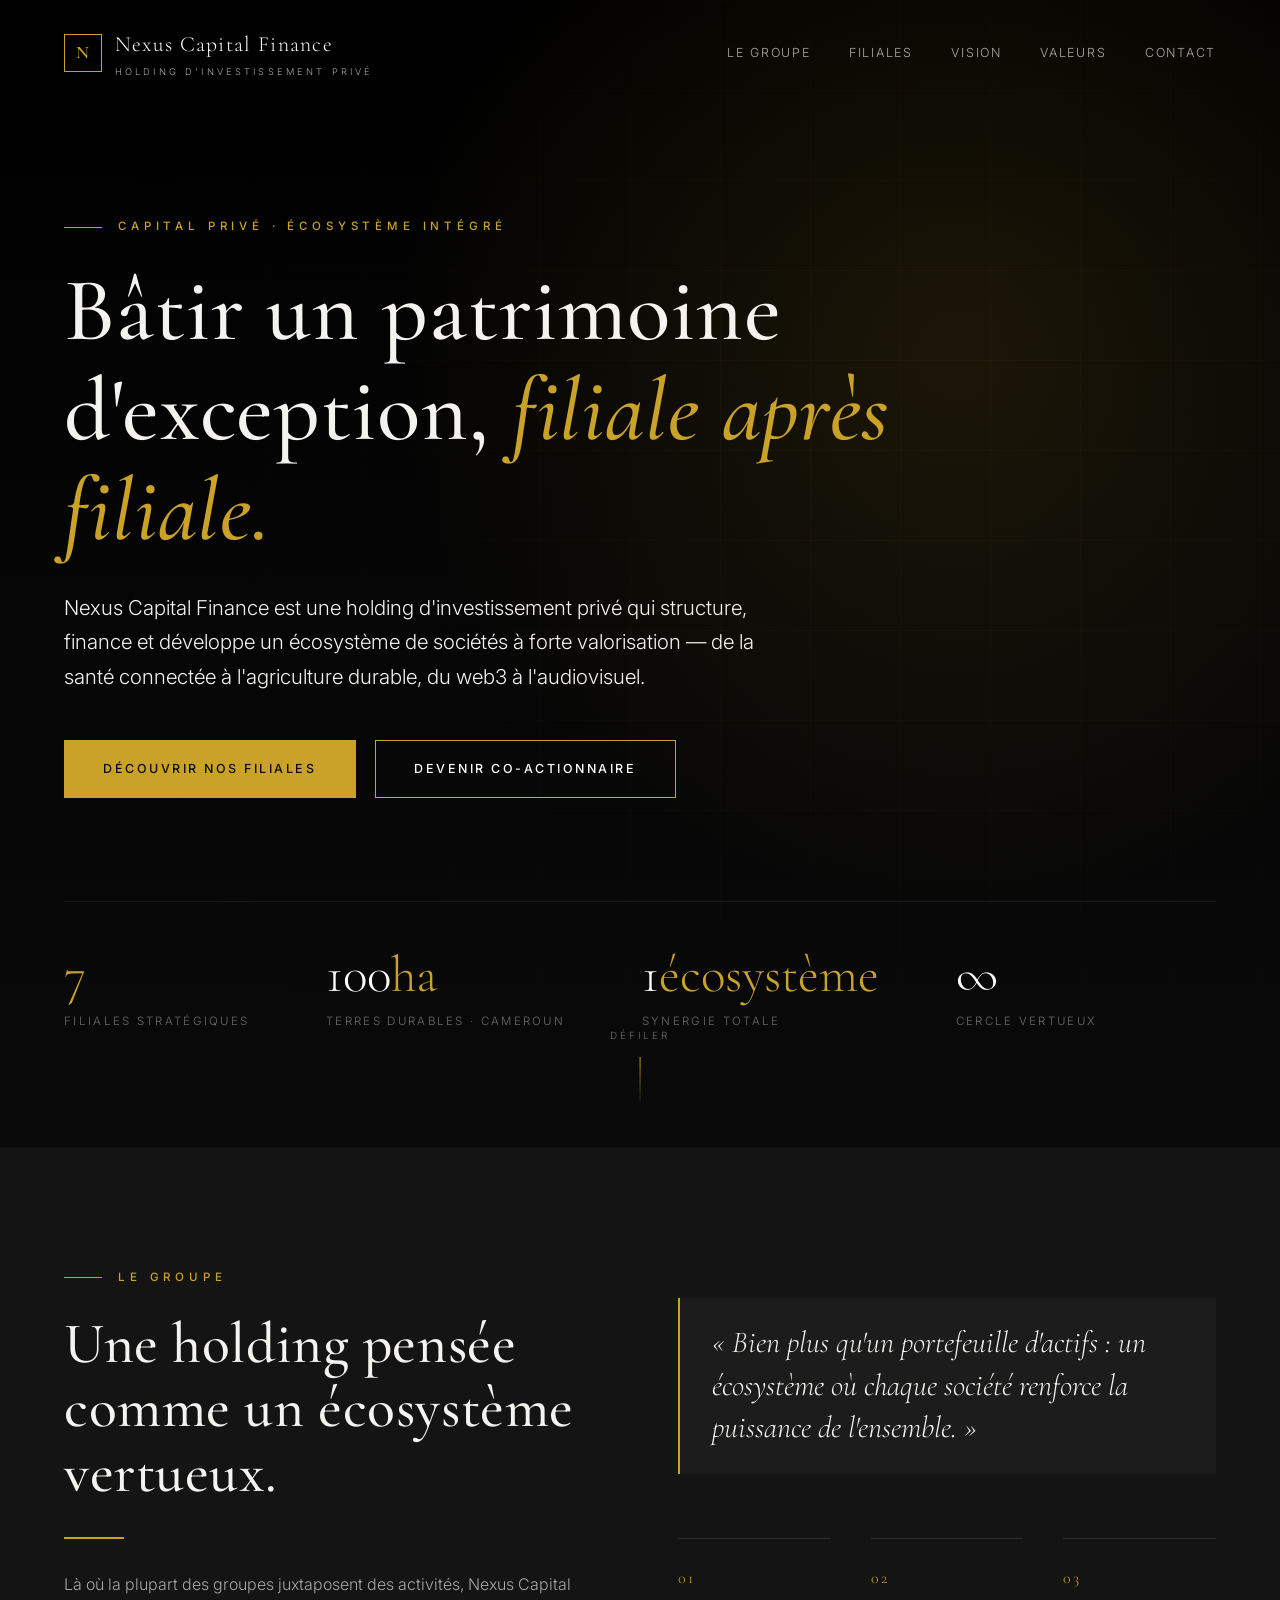
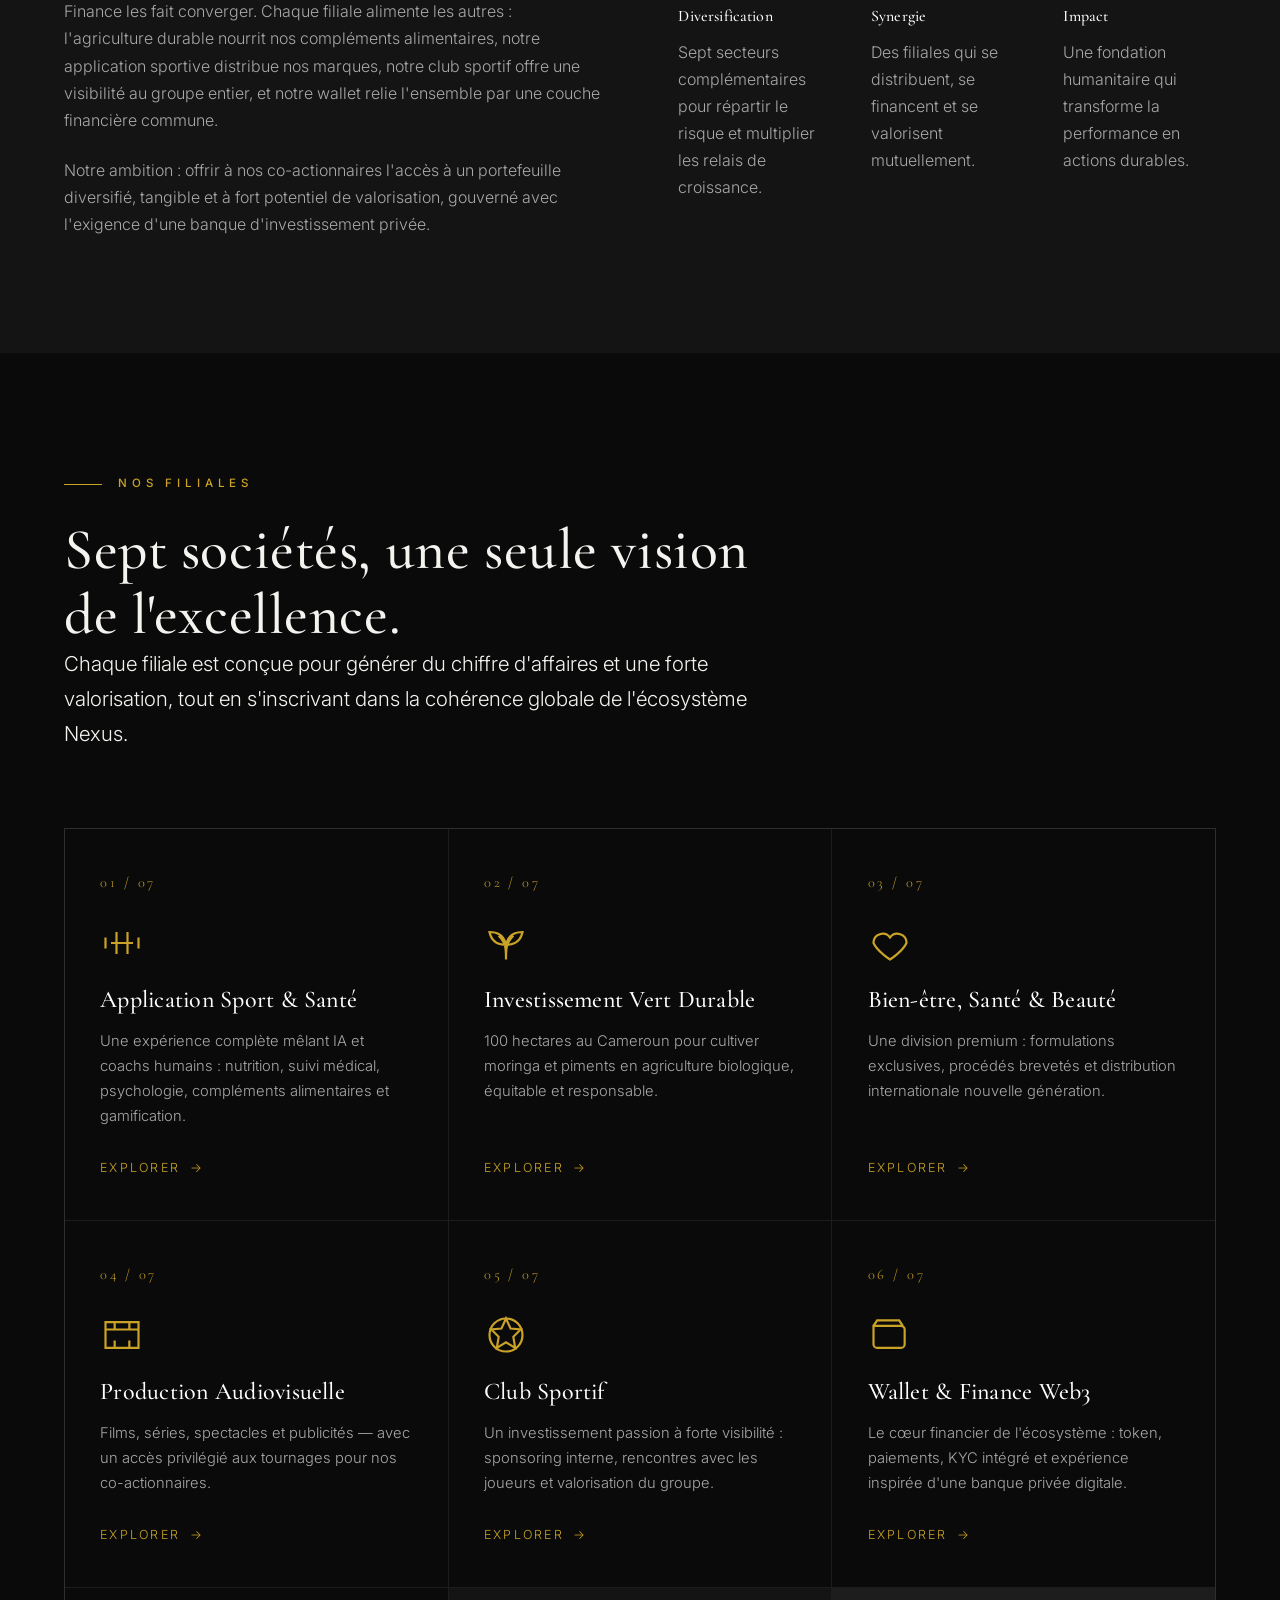
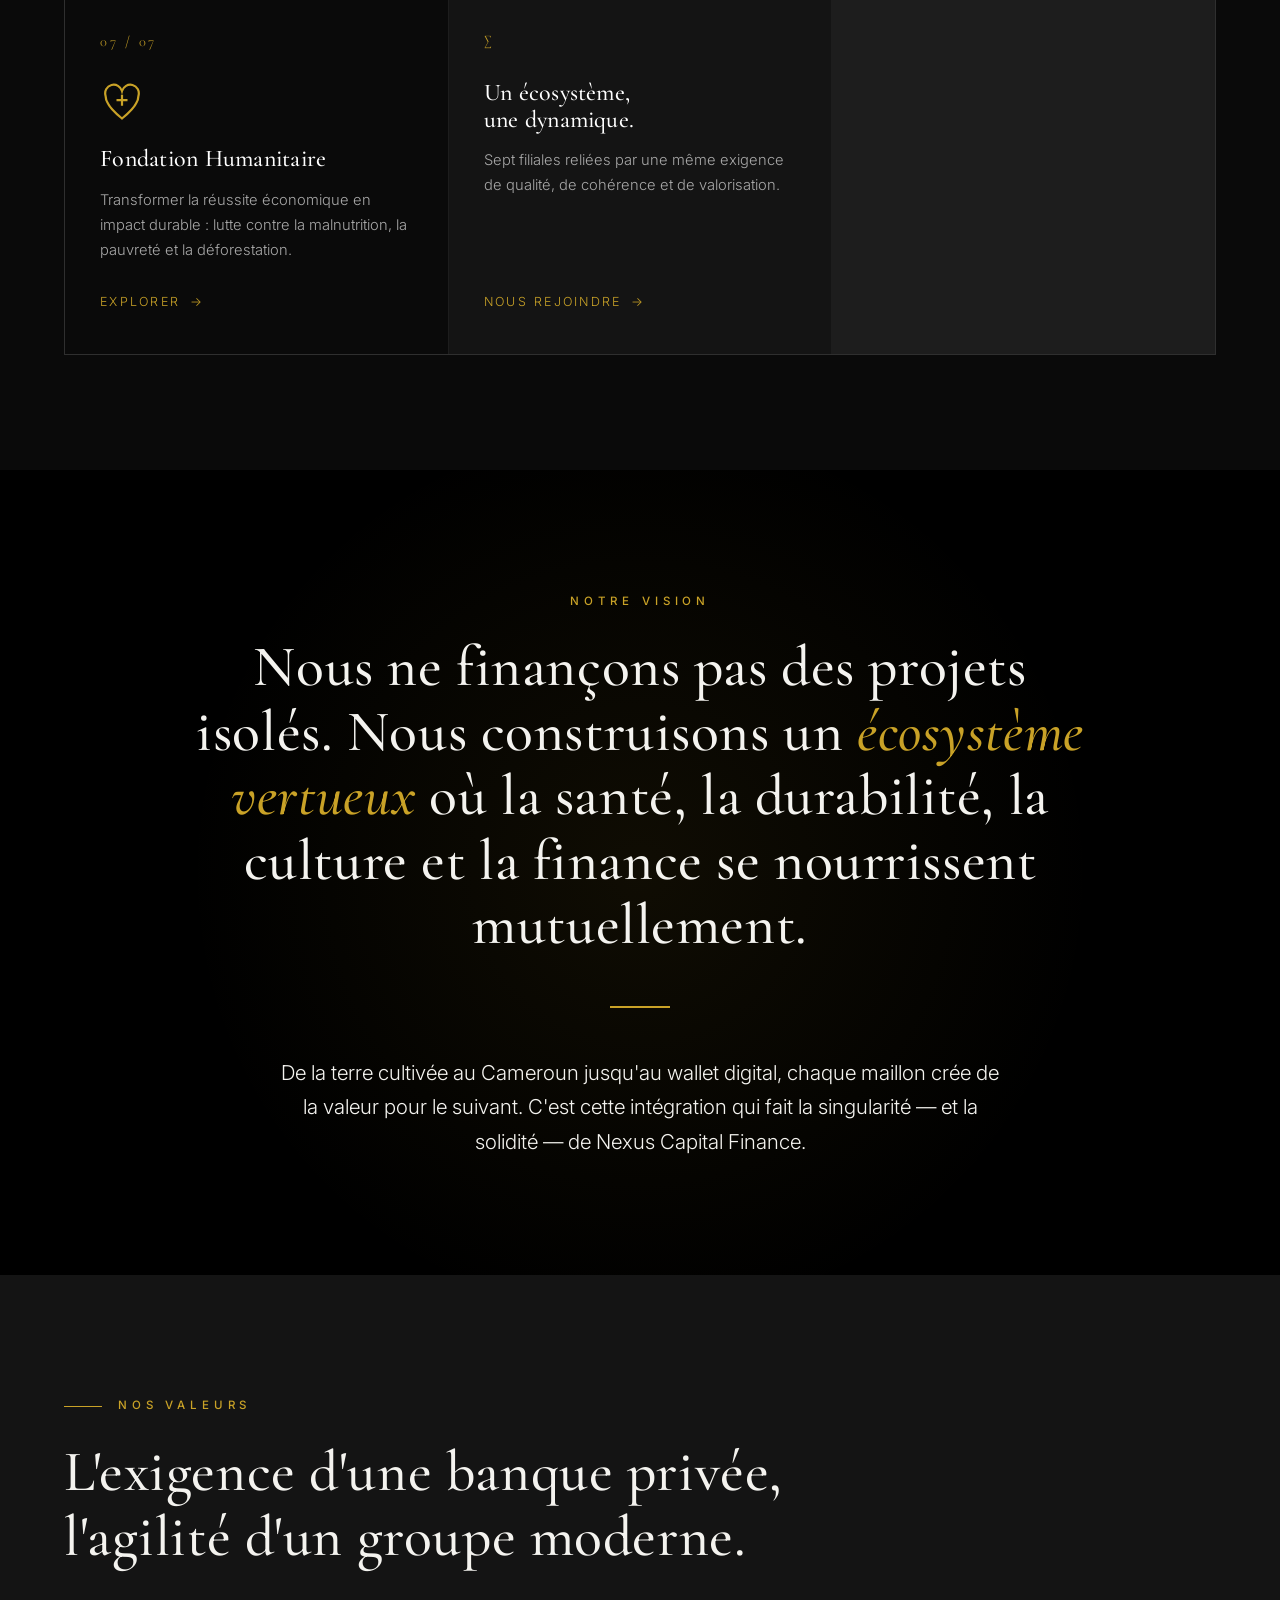
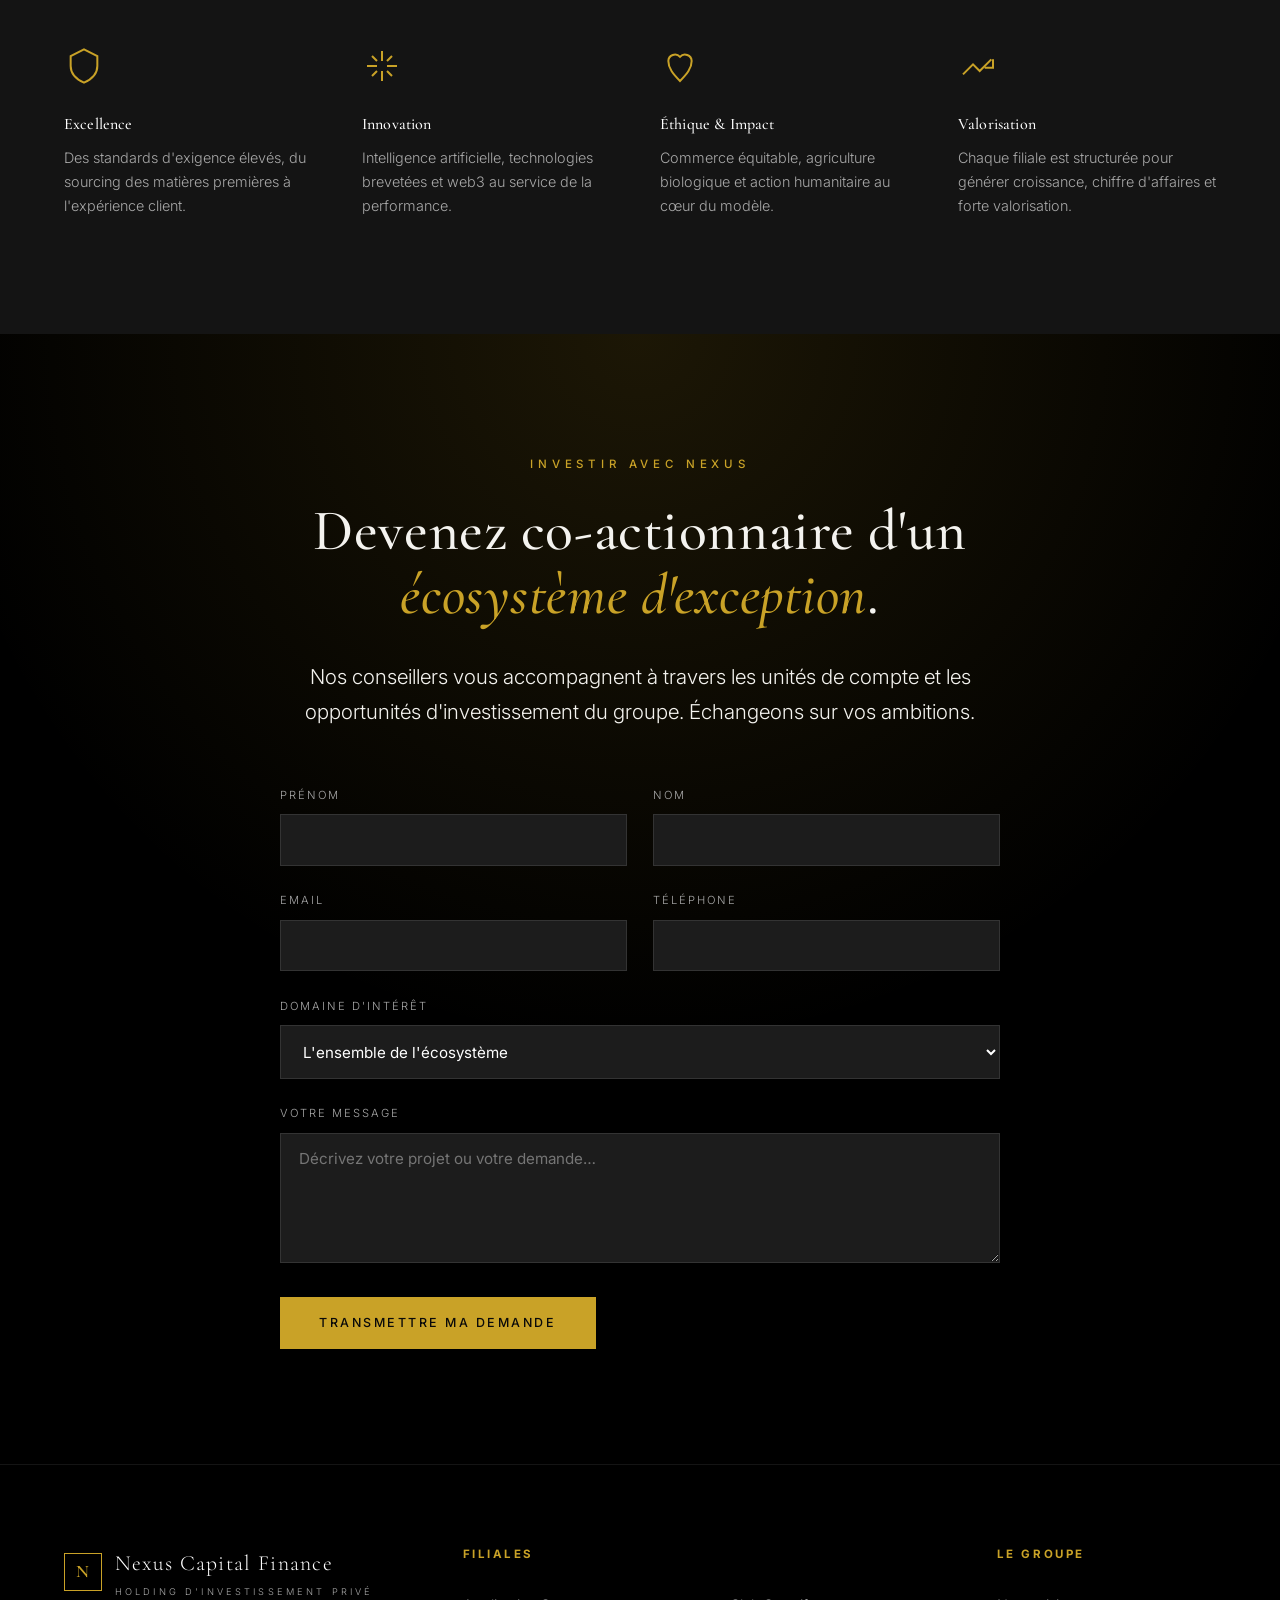
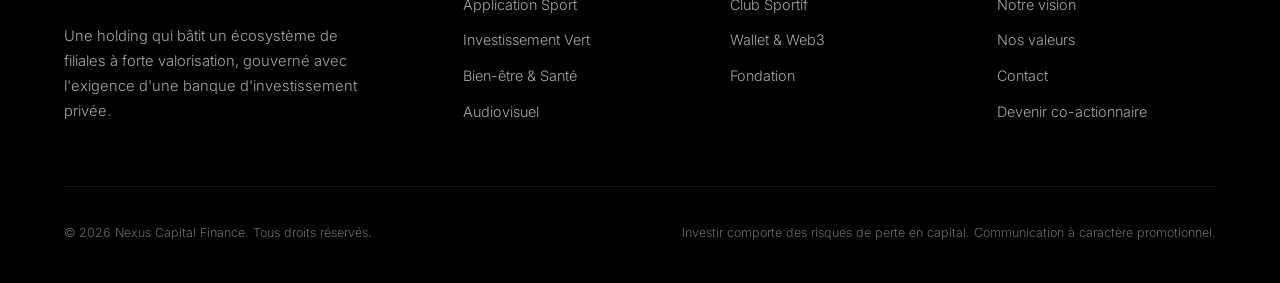
==== index.html @ 71673384 "Création de la vitrine Nexus Capital Finance Site statique (HTML/CSS/JS) au style banque d'investiss" ====
<!DOCTYPE html>
<html lang="fr">
<head>
  <meta charset="UTF-8" />
  <meta name="viewport" content="width=device-width, initial-scale=1.0" />
  <title>Nexus Capital Finance — Holding d'investissement privé</title>
  <meta name="description" content="Nexus Capital Finance est une holding d'investissement privé bâtissant un écosystème de filiales à forte valorisation : sport & santé, agriculture durable, audiovisuel, web3 et fondation humanitaire." />
  <link rel="preconnect" href="https://fonts.googleapis.com" />
  <link rel="preconnect" href="https://fonts.gstatic.com" crossorigin />
  <link href="https://fonts.googleapis.com/css2?family=Cormorant+Garamond:ital,wght@0,400;0,500;0,600;1,400;1,500&family=Inter:wght@300;400;500&display=swap" rel="stylesheet" />
  <link rel="stylesheet" href="assets/css/style.css" />
  <link rel="icon" href="data:image/svg+xml,%3Csvg xmlns='http://www.w3.org/2000/svg' viewBox='0 0 32 32'%3E%3Crect width='32' height='32' fill='%230a0a0a'/%3E%3Ctext x='16' y='23' font-family='Georgia' font-size='20' fill='%23c9a227' text-anchor='middle'%3EN%3C/text%3E%3C/svg%3E" />
</head>
<body>

  <!-- ============ EN-TÊTE ============ -->
  <header class="entete">
    <div class="wrap">
      <a href="index.html" class="logo" aria-label="Nexus Capital Finance, accueil">
        <span class="marque-n">N</span>
        <span>Nexus Capital Finance<small>Holding d'investissement privé</small></span>
      </a>
      <nav class="nav" aria-label="Navigation principale">
        <a href="#groupe">Le Groupe</a>
        <a href="#filiales">Filiales</a>
        <a href="#vision">Vision</a>
        <a href="#valeurs">Valeurs</a>
        <a href="#contact">Contact</a>
      </nav>
      <button class="burger" aria-label="Ouvrir le menu">
        <span></span><span></span><span></span>
      </button>
    </div>
  </header>

  <main>
    <!-- ============ HERO ============ -->
    <section class="hero">
      <div class="wrap">
        <div class="hero-contenu">
          <span class="surtitre surtitre--ligne">Capital privé · Écosystème intégré</span>
          <h1>Bâtir un patrimoine d'exception, <em>filiale après filiale.</em></h1>
          <p class="lead">Nexus Capital Finance est une holding d'investissement privé qui structure, finance et développe un écosystème de sociétés à forte valorisation — de la santé connectée à l'agriculture durable, du web3 à l'audiovisuel.</p>
          <div class="hero-actions">
            <a href="#filiales" class="btn btn--plein">Découvrir nos filiales</a>
            <a href="#contact" class="btn">Devenir co-actionnaire</a>
          </div>
        </div>
        <div class="hero-chiffres">
          <div class="chiffre">
            <div class="nombre"><em>7</em></div>
            <div class="label">Filiales stratégiques</div>
          </div>
          <div class="chiffre">
            <div class="nombre">100<em>ha</em></div>
            <div class="label">Terres durables · Cameroun</div>
          </div>
          <div class="chiffre">
            <div class="nombre">1<em>écosystème</em></div>
            <div class="label">Synergie totale</div>
          </div>
          <div class="chiffre">
            <div class="nombre">∞</div>
            <div class="label">Cercle vertueux</div>
          </div>
        </div>
      </div>
      <div class="scroll-indice">Défiler</div>
    </section>

    <!-- ============ LE GROUPE ============ -->
    <section id="groupe" class="fond-doux">
      <div class="wrap">
        <div class="deux-col">
          <div class="texte reveal">
            <span class="surtitre surtitre--ligne">Le Groupe</span>
            <h2>Une holding pensée comme un écosystème vertueux.</h2>
            <hr class="ligne-or" />
            <p>Là où la plupart des groupes juxtaposent des activités, Nexus Capital Finance les fait converger. Chaque filiale alimente les autres : l'agriculture durable nourrit nos compléments alimentaires, notre application sportive distribue nos marques, notre club sportif offre une visibilité au groupe entier, et notre wallet relie l'ensemble par une couche financière commune.</p>
            <p>Notre ambition : offrir à nos co-actionnaires l'accès à un portefeuille diversifié, tangible et à fort potentiel de valorisation, gouverné avec l'exigence d'une banque d'investissement privée.</p>
          </div>
          <div class="reveal">
            <div class="cadre-citation">
              <p>« Bien plus qu'un portefeuille d'actifs : un écosystème où chaque société renforce la puissance de l'ensemble. »</p>
            </div>
            <div class="piliers">
              <div class="pilier">
                <span class="num">01</span>
                <h4>Diversification</h4>
                <p>Sept secteurs complémentaires pour répartir le risque et multiplier les relais de croissance.</p>
              </div>
              <div class="pilier">
                <span class="num">02</span>
                <h4>Synergie</h4>
                <p>Des filiales qui se distribuent, se financent et se valorisent mutuellement.</p>
              </div>
              <div class="pilier">
                <span class="num">03</span>
                <h4>Impact</h4>
                <p>Une fondation humanitaire qui transforme la performance en actions durables.</p>
              </div>
            </div>
          </div>
        </div>
      </div>
    </section>

    <!-- ============ FILIALES ============ -->
    <section id="filiales">
      <div class="wrap">
        <div class="section-tete reveal">
          <span class="surtitre surtitre--ligne">Nos Filiales</span>
          <h2>Sept sociétés, une seule vision de l'excellence.</h2>
          <p class="lead">Chaque filiale est conçue pour générer du chiffre d'affaires et une forte valorisation, tout en s'inscrivant dans la cohérence globale de l'écosystème Nexus.</p>
        </div>

        <div class="grille-filiales">
          <!-- 1 -->
          <a href="filiales/application-sport.html" class="carte-filiale reveal">
            <span class="index">01 / 07</span>
            <svg class="icone" viewBox="0 0 24 24"><path d="M6 12h12M9 6v12M15 6v12M3 9v6M21 9v6"/></svg>
            <h3>Application Sport &amp; Santé</h3>
            <p>Une expérience complète mêlant IA et coachs humains : nutrition, suivi médical, psychologie, compléments alimentaires et gamification.</p>
            <span class="lien-fleche">Explorer <span>→</span></span>
          </a>
          <!-- 2 -->
          <a href="filiales/investissement-vert.html" class="carte-filiale reveal">
            <span class="index">02 / 07</span>
            <svg class="icone" viewBox="0 0 24 24"><path d="M12 21c0-6 0-9 4-13M12 21c0-6 0-9-4-13M12 13c5 0 8-2 9-7-5 0-8 2-9 7zM12 13c-5 0-8-2-9-7 5 0 8 2 9 7z"/></svg>
            <h3>Investissement Vert Durable</h3>
            <p>100 hectares au Cameroun pour cultiver moringa et piments en agriculture biologique, équitable et responsable.</p>
            <span class="lien-fleche">Explorer <span>→</span></span>
          </a>
          <!-- 3 -->
          <a href="filiales/bien-etre-sante.html" class="carte-filiale reveal">
            <span class="index">03 / 07</span>
            <svg class="icone" viewBox="0 0 24 24"><path d="M12 21s-7-4.5-9-9a5 5 0 019-3 5 5 0 019 3c-2 4.5-9 9-9 9z"/></svg>
            <h3>Bien-être, Santé &amp; Beauté</h3>
            <p>Une division premium : formulations exclusives, procédés brevetés et distribution internationale nouvelle génération.</p>
            <span class="lien-fleche">Explorer <span>→</span></span>
          </a>
          <!-- 4 -->
          <a href="filiales/production-audiovisuelle.html" class="carte-filiale reveal">
            <span class="index">04 / 07</span>
            <svg class="icone" viewBox="0 0 24 24"><path d="M3 5h18v14H3zM3 9h18M8 5v4M16 5v4M8 19v-4M16 19v-4"/></svg>
            <h3>Production Audiovisuelle</h3>
            <p>Films, séries, spectacles et publicités — avec un accès privilégié aux tournages pour nos co-actionnaires.</p>
            <span class="lien-fleche">Explorer <span>→</span></span>
          </a>
          <!-- 5 -->
          <a href="filiales/club-sportif.html" class="carte-filiale reveal">
            <span class="index">05 / 07</span>
            <svg class="icone" viewBox="0 0 24 24"><circle cx="12" cy="12" r="9"/><path d="M12 3l2.5 5.5L20 9l-4 4 1 6-5-3-5 3 1-6-4-4 5.5-.5z"/></svg>
            <h3>Club Sportif</h3>
            <p>Un investissement passion à forte visibilité : sponsoring interne, rencontres avec les joueurs et valorisation du groupe.</p>
            <span class="lien-fleche">Explorer <span>→</span></span>
          </a>
          <!-- 6 -->
          <a href="filiales/wallet-decentralise.html" class="carte-filiale reveal">
            <span class="index">06 / 07</span>
            <svg class="icone" viewBox="0 0 24 24"><path d="M3 7h15a2 2 0 012 2v8a2 2 0 01-2 2H5a2 2 0 01-2-2V7zM3 7l2-3h12l2 3M17 13h.01"/></svg>
            <h3>Wallet &amp; Finance Web3</h3>
            <p>Le cœur financier de l'écosystème : token, paiements, KYC intégré et expérience inspirée d'une banque privée digitale.</p>
            <span class="lien-fleche">Explorer <span>→</span></span>
          </a>
          <!-- 7 -->
          <a href="filiales/fondation-humanitaire.html" class="carte-filiale reveal">
            <span class="index">07 / 07</span>
            <svg class="icone" viewBox="0 0 24 24"><path d="M12 21C7 17 3 13 3 8.5A4.5 4.5 0 0112 6a4.5 4.5 0 019 2.5C21 13 17 17 12 21z"/><path d="M9 11h6M12 8v6"/></svg>
            <h3>Fondation Humanitaire</h3>
            <p>Transformer la réussite économique en impact durable : lutte contre la malnutrition, la pauvreté et la déforestation.</p>
            <span class="lien-fleche">Explorer <span>→</span></span>
          </a>
          <!-- carte conclusion -->
          <div class="carte-filiale reveal" style="background:var(--noir-doux);">
            <span class="index">∑</span>
            <h3 class="texte-dore">Un écosystème, <br />une dynamique.</h3>
            <p>Sept filiales reliées par une même exigence de qualité, de cohérence et de valorisation.</p>
            <a href="#contact" class="lien-fleche" style="margin-top:1.8rem;">Nous rejoindre <span>→</span></a>
          </div>
        </div>
      </div>
    </section>

    <!-- ============ VISION / MISE EN AVANT ============ -->
    <section id="vision" class="bande-mise-avant">
      <div class="wrap reveal">
        <span class="surtitre">Notre Vision</span>
        <h2>Nous ne finançons pas des projets isolés. Nous construisons un <em>écosystème vertueux</em> où la santé, la durabilité, la culture et la finance se nourrissent mutuellement.</h2>
        <hr class="ligne-or" style="margin:3rem auto;" />
        <p class="lead" style="margin:0 auto;">De la terre cultivée au Cameroun jusqu'au wallet digital, chaque maillon crée de la valeur pour le suivant. C'est cette intégration qui fait la singularité — et la solidité — de Nexus Capital Finance.</p>
      </div>
    </section>

    <!-- ============ VALEURS ============ -->
    <section id="valeurs" class="fond-doux">
      <div class="wrap">
        <div class="section-tete reveal">
          <span class="surtitre surtitre--ligne">Nos Valeurs</span>
          <h2>L'exigence d'une banque privée, l'agilité d'un groupe moderne.</h2>
        </div>
        <div class="grille-valeurs">
          <div class="valeur reveal">
            <svg class="icone" viewBox="0 0 24 24"><path d="M12 2l8 4v6c0 5-3.5 8-8 10-4.5-2-8-5-8-10V6z"/></svg>
            <h4>Excellence</h4>
            <p>Des standards d'exigence élevés, du sourcing des matières premières à l'expérience client.</p>
          </div>
          <div class="valeur reveal">
            <svg class="icone" viewBox="0 0 24 24"><path d="M12 3v6m0 6v6M3 12h6m6 0h6M6 6l3 3m6 6l3 3M18 6l-3 3m-6 6l-3 3"/></svg>
            <h4>Innovation</h4>
            <p>Intelligence artificielle, technologies brevetées et web3 au service de la performance.</p>
          </div>
          <div class="valeur reveal">
            <svg class="icone" viewBox="0 0 24 24"><path d="M12 21c4-4 7-7.5 7-12a4 4 0 00-7-2.5A4 4 0 005 9c0 4.5 3 8 7 12z"/></svg>
            <h4>Éthique &amp; Impact</h4>
            <p>Commerce équitable, agriculture biologique et action humanitaire au cœur du modèle.</p>
          </div>
          <div class="valeur reveal">
            <svg class="icone" viewBox="0 0 24 24"><path d="M3 17l6-6 4 4 7-7M21 8v5h-5"/></svg>
            <h4>Valorisation</h4>
            <p>Chaque filiale est structurée pour générer croissance, chiffre d'affaires et forte valorisation.</p>
          </div>
        </div>
      </div>
    </section>

    <!-- ============ CONTACT / CTA ============ -->
    <section id="contact" class="cta-final">
      <div class="wrap reveal">
        <span class="surtitre">Investir avec Nexus</span>
        <h2>Devenez co-actionnaire d'un <em>écosystème d'exception</em>.</h2>
        <p class="lead" style="margin:0 auto;">Nos conseillers vous accompagnent à travers les unités de compte et les opportunités d'investissement du groupe. Échangeons sur vos ambitions.</p>

        <form class="form-contact" novalidate>
          <div>
            <label for="prenom">Prénom</label>
            <input type="text" id="prenom" name="prenom" autocomplete="given-name" required />
          </div>
          <div>
            <label for="nom">Nom</label>
            <input type="text" id="nom" name="nom" autocomplete="family-name" required />
          </div>
          <div>
            <label for="email">Email</label>
            <input type="email" id="email" name="email" autocomplete="email" required />
          </div>
          <div>
            <label for="tel">Téléphone</label>
            <input type="tel" id="tel" name="tel" autocomplete="tel" />
          </div>
          <div class="champ-large">
            <label for="interet">Domaine d'intérêt</label>
            <select id="interet" name="interet">
              <option>L'ensemble de l'écosystème</option>
              <option>Application Sport &amp; Santé</option>
              <option>Investissement Vert Durable</option>
              <option>Bien-être, Santé &amp; Beauté</option>
              <option>Production Audiovisuelle</option>
              <option>Club Sportif</option>
              <option>Wallet &amp; Finance Web3</option>
              <option>Fondation Humanitaire</option>
            </select>
          </div>
          <div class="champ-large">
            <label for="message">Votre message</label>
            <textarea id="message" name="message" placeholder="Décrivez votre projet ou votre demande…"></textarea>
          </div>
          <div class="champ-large">
            <button type="submit" class="btn btn--plein">Transmettre ma demande</button>
          </div>
        </form>
      </div>
    </section>
  </main>

  <!-- ============ PIED DE PAGE ============ -->
  <footer class="pied">
    <div class="wrap">
      <div class="pied-haut">
        <div class="pied-marque">
          <a href="index.html" class="logo">
            <span class="marque-n">N</span>
            <span>Nexus Capital Finance<small>Holding d'investissement privé</small></span>
          </a>
          <p>Une holding qui bâtit un écosystème de filiales à forte valorisation, gouverné avec l'exigence d'une banque d'investissement privée.</p>
        </div>
        <div class="pied-col">
          <h5>Filiales</h5>
          <a href="filiales/application-sport.html">Application Sport</a>
          <a href="filiales/investissement-vert.html">Investissement Vert</a>
          <a href="filiales/bien-etre-sante.html">Bien-être &amp; Santé</a>
          <a href="filiales/production-audiovisuelle.html">Audiovisuel</a>
        </div>
        <div class="pied-col">
          <h5>&nbsp;</h5>
          <a href="filiales/club-sportif.html">Club Sportif</a>
          <a href="filiales/wallet-decentralise.html">Wallet &amp; Web3</a>
          <a href="filiales/fondation-humanitaire.html">Fondation</a>
        </div>
        <div class="pied-col">
          <h5>Le Groupe</h5>
          <a href="#groupe">Notre vision</a>
          <a href="#valeurs">Nos valeurs</a>
          <a href="#contact">Contact</a>
          <a href="#contact">Devenir co-actionnaire</a>
        </div>
      </div>
      <div class="pied-bas">
        <span>© <span data-annee>2026</span> Nexus Capital Finance. Tous droits réservés.</span>
        <span>Investir comporte des risques de perte en capital. Communication à caractère promotionnel.</span>
      </div>
    </div>
  </footer>

  <script src="assets/js/main.js"></script>
</body>
</html>
---- assets/css/style.css ----
/* =================================================================
   NEXUS CAPITAL FINANCE — Feuille de style principale
   Identité : banque d'investissement élitiste
   Palette  : noir / blanc / or
   ================================================================= */

/* ---------- 1. Variables & Reset ---------- */
:root {
  --noir: #0a0a0a;
  --noir-profond: #000000;
  --noir-doux: #141414;
  --gris-fonce: #1c1c1c;
  --gris: #6b6b6b;
  --gris-clair: #a8a8a8;
  --blanc: #ffffff;
  --blanc-casse: #f4f3ef;
  --or: #c9a227;
  --or-clair: #e6c659;
  --or-fonce: #9c7c1c;

  --serif: "Cormorant Garamond", "Times New Roman", serif;
  --sans: "Inter", "Helvetica Neue", Arial, sans-serif;

  --max-width: 1280px;
  --pad-section: clamp(4rem, 9vw, 9rem);
  --transition: 0.4s cubic-bezier(0.16, 1, 0.3, 1);
}

*,
*::before,
*::after {
  margin: 0;
  padding: 0;
  box-sizing: border-box;
}

html {
  scroll-behavior: smooth;
  -webkit-text-size-adjust: 100%;
}

body {
  font-family: var(--sans);
  background-color: var(--noir);
  color: var(--blanc-casse);
  line-height: 1.7;
  font-weight: 300;
  font-size: 16px;
  overflow-x: hidden;
  -webkit-font-smoothing: antialiased;
  -moz-osx-font-smoothing: grayscale;
}

img {
  max-width: 100%;
  display: block;
}

a {
  color: inherit;
  text-decoration: none;
}

/* ---------- 2. Typographie ---------- */
h1, h2, h3, h4 {
  font-family: var(--serif);
  font-weight: 500;
  line-height: 1.12;
  letter-spacing: 0.01em;
}

h1 { font-size: clamp(2.8rem, 7vw, 6rem); }
h2 { font-size: clamp(2.2rem, 4.5vw, 3.6rem); }
h3 { font-size: clamp(1.5rem, 2.6vw, 2.1rem); }

p { color: var(--gris-clair); }

.surtitre {
  font-family: var(--sans);
  font-size: 0.72rem;
  font-weight: 500;
  letter-spacing: 0.42em;
  text-transform: uppercase;
  color: var(--or);
  display: inline-block;
  margin-bottom: 1.5rem;
}

.surtitre--ligne::before {
  content: "";
  display: inline-block;
  width: 38px;
  height: 1px;
  background: var(--or);
  vertical-align: middle;
  margin-right: 1rem;
}

.lead {
  font-size: clamp(1.05rem, 1.6vw, 1.3rem);
  color: var(--blanc-casse);
  font-weight: 300;
  max-width: 60ch;
}

.texte-dore { color: var(--or); }

/* ---------- 3. Layout & utilitaires ---------- */
.wrap {
  width: 100%;
  max-width: var(--max-width);
  margin: 0 auto;
  padding: 0 clamp(1.5rem, 5vw, 4rem);
}

section {
  padding-top: var(--pad-section);
  padding-bottom: var(--pad-section);
}

.section-tete {
  max-width: 720px;
  margin-bottom: clamp(3rem, 6vw, 5rem);
}

.fond-doux { background: var(--noir-doux); }
.fond-noir { background: var(--noir-profond); }

.ligne-or {
  width: 60px;
  height: 2px;
  background: var(--or);
  border: none;
  margin: 2rem 0;
}

/* ---------- 4. Boutons ---------- */
.btn {
  display: inline-flex;
  align-items: center;
  gap: 0.8rem;
  font-family: var(--sans);
  font-size: 0.78rem;
  font-weight: 500;
  letter-spacing: 0.2em;
  text-transform: uppercase;
  padding: 1.1rem 2.4rem;
  border: 1px solid var(--or);
  color: var(--blanc);
  background: transparent;
  cursor: pointer;
  transition: var(--transition);
  position: relative;
  overflow: hidden;
}

.btn::after {
  content: "";
  position: absolute;
  inset: 0;
  background: var(--or);
  transform: translateX(-101%);
  transition: var(--transition);
  z-index: -1;
}

.btn:hover { color: var(--noir); }
.btn:hover::after { transform: translateX(0); }

.btn--plein {
  background: var(--or);
  color: var(--noir);
  border-color: var(--or);
}
.btn--plein::after { background: var(--blanc); }
.btn--plein:hover { color: var(--noir); }

.lien-fleche {
  display: inline-flex;
  align-items: center;
  gap: 0.6rem;
  font-size: 0.78rem;
  letter-spacing: 0.18em;
  text-transform: uppercase;
  color: var(--or);
  transition: var(--transition);
}
.lien-fleche span { transition: var(--transition); }
.lien-fleche:hover span { transform: translateX(6px); }

/* ---------- 5. En-tête / Navigation ---------- */
.entete {
  position: fixed;
  top: 0;
  left: 0;
  width: 100%;
  z-index: 1000;
  padding: 1.6rem 0;
  transition: var(--transition);
  border-bottom: 1px solid transparent;
}

.entete.compacte {
  padding: 0.9rem 0;
  background: rgba(10, 10, 10, 0.85);
  backdrop-filter: blur(14px);
  border-bottom: 1px solid rgba(201, 162, 39, 0.18);
}

.entete .wrap {
  display: flex;
  align-items: center;
  justify-content: space-between;
}

.logo {
  display: flex;
  align-items: center;
  gap: 0.8rem;
  font-family: var(--serif);
  font-size: 1.35rem;
  letter-spacing: 0.06em;
  color: var(--blanc);
}
.logo .marque-n {
  display: inline-flex;
  align-items: center;
  justify-content: center;
  width: 38px;
  height: 38px;
  border: 1px solid var(--or);
  color: var(--or);
  font-weight: 600;
  font-size: 1.1rem;
}
.logo small {
  display: block;
  font-family: var(--sans);
  font-size: 0.58rem;
  letter-spacing: 0.34em;
  text-transform: uppercase;
  color: var(--gris-clair);
  margin-top: 2px;
}

.nav {
  display: flex;
  align-items: center;
  gap: 2.4rem;
}
.nav a {
  font-size: 0.78rem;
  letter-spacing: 0.14em;
  text-transform: uppercase;
  color: var(--gris-clair);
  position: relative;
  transition: var(--transition);
}
.nav a::after {
  content: "";
  position: absolute;
  bottom: -6px;
  left: 0;
  width: 0;
  height: 1px;
  background: var(--or);
  transition: var(--transition);
}
.nav a:hover { color: var(--blanc); }
.nav a:hover::after { width: 100%; }

.burger {
  display: none;
  flex-direction: column;
  gap: 5px;
  background: none;
  border: none;
  cursor: pointer;
  padding: 6px;
}
.burger span {
  width: 26px;
  height: 2px;
  background: var(--blanc);
  transition: var(--transition);
}

/* ---------- 6. Hero ---------- */
.hero {
  min-height: 100vh;
  display: flex;
  align-items: center;
  position: relative;
  overflow: hidden;
  background:
    radial-gradient(circle at 75% 30%, rgba(201, 162, 39, 0.12), transparent 45%),
    linear-gradient(180deg, var(--noir-profond), var(--noir));
}

.hero::before {
  content: "";
  position: absolute;
  inset: 0;
  background-image:
    linear-gradient(rgba(201, 162, 39, 0.04) 1px, transparent 1px),
    linear-gradient(90deg, rgba(201, 162, 39, 0.04) 1px, transparent 1px);
  background-size: 90px 90px;
  mask-image: radial-gradient(circle at 70% 40%, black, transparent 75%);
}

.hero-contenu {
  position: relative;
  z-index: 2;
  max-width: 880px;
  padding-top: 6rem;
}
.hero h1 { margin-bottom: 1.8rem; }
.hero h1 em {
  font-style: italic;
  color: var(--or);
}
.hero .lead { margin-bottom: 2.8rem; }
.hero-actions {
  display: flex;
  gap: 1.2rem;
  flex-wrap: wrap;
}

.hero-chiffres {
  position: relative;
  z-index: 2;
  display: flex;
  gap: clamp(2rem, 6vw, 5rem);
  flex-wrap: wrap;
  margin-top: clamp(4rem, 8vw, 7rem);
  padding-top: 3rem;
  border-top: 1px solid rgba(255, 255, 255, 0.08);
}
.chiffre .nombre {
  font-family: var(--serif);
  font-size: clamp(2.4rem, 4vw, 3.4rem);
  color: var(--blanc);
  line-height: 1;
}
.chiffre .nombre em { color: var(--or); font-style: normal; }
.chiffre .label {
  font-size: 0.72rem;
  letter-spacing: 0.2em;
  text-transform: uppercase;
  color: var(--gris);
  margin-top: 0.7rem;
}

.scroll-indice {
  position: absolute;
  bottom: 2.5rem;
  left: 50%;
  transform: translateX(-50%);
  font-size: 0.62rem;
  letter-spacing: 0.3em;
  text-transform: uppercase;
  color: var(--gris);
  z-index: 2;
  display: flex;
  flex-direction: column;
  align-items: center;
  gap: 0.8rem;
}
.scroll-indice::after {
  content: "";
  width: 1px;
  height: 50px;
  background: linear-gradient(var(--or), transparent);
  animation: descend 2s infinite;
}
@keyframes descend {
  0% { transform: scaleY(0); transform-origin: top; }
  50% { transform: scaleY(1); transform-origin: top; }
  51% { transform: scaleY(1); transform-origin: bottom; }
  100% { transform: scaleY(0); transform-origin: bottom; }
}

/* ---------- 7. Groupe / présentation ---------- */
.deux-col {
  display: grid;
  grid-template-columns: 1fr 1fr;
  gap: clamp(2rem, 6vw, 5rem);
  align-items: center;
}
.deux-col .texte p + p { margin-top: 1.4rem; }

.cadre-citation {
  border-left: 2px solid var(--or);
  padding: 1.5rem 2rem;
  background: var(--gris-fonce);
}
.cadre-citation p {
  font-family: var(--serif);
  font-size: clamp(1.3rem, 2.4vw, 1.9rem);
  font-style: italic;
  color: var(--blanc-casse);
  line-height: 1.4;
}

.piliers {
  display: grid;
  grid-template-columns: repeat(3, 1fr);
  gap: 2.5rem;
  margin-top: 4rem;
}
.pilier h4 {
  color: var(--blanc);
  margin-bottom: 0.8rem;
}
.pilier .num {
  font-family: var(--serif);
  font-size: 1rem;
  color: var(--or);
  display: block;
  margin-bottom: 1rem;
  letter-spacing: 0.1em;
}
.pilier { border-top: 1px solid rgba(255,255,255,0.1); padding-top: 1.6rem; }

/* ---------- 8. Filiales (grille) ---------- */
.grille-filiales {
  display: grid;
  grid-template-columns: repeat(3, 1fr);
  gap: 1px;
  background: rgba(255, 255, 255, 0.08);
  border: 1px solid rgba(255, 255, 255, 0.08);
}
.carte-filiale {
  background: var(--noir);
  padding: 2.6rem 2.2rem;
  min-height: 320px;
  display: flex;
  flex-direction: column;
  position: relative;
  transition: var(--transition);
  overflow: hidden;
}
.carte-filiale::before {
  content: "";
  position: absolute;
  top: 0; left: 0;
  width: 100%; height: 2px;
  background: var(--or);
  transform: scaleX(0);
  transform-origin: left;
  transition: var(--transition);
}
.carte-filiale:hover { background: var(--noir-doux); }
.carte-filiale:hover::before { transform: scaleX(1); }
.carte-filiale .index {
  font-family: var(--serif);
  font-size: 0.9rem;
  color: var(--or);
  letter-spacing: 0.2em;
  margin-bottom: 1.6rem;
}
.carte-filiale .icone {
  width: 44px; height: 44px;
  margin-bottom: 1.4rem;
  stroke: var(--or);
  stroke-width: 1.2;
  fill: none;
}
.carte-filiale h3 {
  color: var(--blanc);
  margin-bottom: 0.9rem;
  font-size: 1.5rem;
}
.carte-filiale p {
  font-size: 0.92rem;
  flex-grow: 1;
}
.carte-filiale .lien-fleche { margin-top: 1.8rem; }

/* ---------- 9. Bande chiffres / mise en avant ---------- */
.bande-mise-avant {
  text-align: center;
  background:
    radial-gradient(circle at 50% 50%, rgba(201,162,39,0.08), transparent 60%),
    var(--noir-profond);
}
.bande-mise-avant h2 { max-width: 900px; margin: 0 auto; }
.bande-mise-avant h2 em { font-style: italic; color: var(--or); }

/* ---------- 10. Valeurs ---------- */
.grille-valeurs {
  display: grid;
  grid-template-columns: repeat(4, 1fr);
  gap: 2.5rem;
}
.valeur .icone {
  width: 40px; height: 40px;
  stroke: var(--or); stroke-width: 1.2; fill: none;
  margin-bottom: 1.4rem;
}
.valeur h4 { color: var(--blanc); margin-bottom: 0.7rem; }
.valeur p { font-size: 0.9rem; }

/* ---------- 11. Contact / CTA ---------- */
.cta-final {
  text-align: center;
  background:
    radial-gradient(circle at 50% 0%, rgba(201,162,39,0.14), transparent 55%),
    var(--noir-profond);
}
.cta-final h2 { max-width: 760px; margin: 0 auto 2rem; }
.cta-final h2 em { font-style: italic; color: var(--or); }

.form-contact {
  max-width: 720px;
  margin: 3.5rem auto 0;
  text-align: left;
  display: grid;
  grid-template-columns: 1fr 1fr;
  gap: 1.6rem;
}
.form-contact .champ-large { grid-column: 1 / -1; }
.form-contact label {
  display: block;
  font-size: 0.7rem;
  letter-spacing: 0.18em;
  text-transform: uppercase;
  color: var(--gris-clair);
  margin-bottom: 0.6rem;
}
.form-contact input,
.form-contact textarea,
.form-contact select {
  width: 100%;
  background: var(--gris-fonce);
  border: 1px solid rgba(255,255,255,0.1);
  color: var(--blanc);
  padding: 0.95rem 1.1rem;
  font-family: var(--sans);
  font-size: 0.95rem;
  transition: var(--transition);
}
.form-contact textarea { resize: vertical; min-height: 130px; }
.form-contact input:focus,
.form-contact textarea:focus,
.form-contact select:focus {
  outline: none;
  border-color: var(--or);
  background: var(--noir-doux);
}
.form-contact .btn { width: max-content; }

/* ---------- 12. Pied de page ---------- */
.pied {
  background: var(--noir-profond);
  border-top: 1px solid rgba(255,255,255,0.08);
  padding-top: 5rem;
  padding-bottom: 2.5rem;
}
.pied-haut {
  display: grid;
  grid-template-columns: 1.6fr 1fr 1fr 1fr;
  gap: 3rem;
  padding-bottom: 3.5rem;
  border-bottom: 1px solid rgba(255,255,255,0.08);
}
.pied-marque p {
  font-size: 0.92rem;
  margin-top: 1.5rem;
  max-width: 34ch;
}
.pied-col h5 {
  font-family: var(--sans);
  font-size: 0.72rem;
  letter-spacing: 0.22em;
  text-transform: uppercase;
  color: var(--or);
  margin-bottom: 1.4rem;
}
.pied-col a {
  display: block;
  font-size: 0.9rem;
  color: var(--gris-clair);
  padding: 0.35rem 0;
  transition: var(--transition);
}
.pied-col a:hover { color: var(--blanc); padding-left: 6px; }
.pied-bas {
  display: flex;
  justify-content: space-between;
  align-items: center;
  flex-wrap: wrap;
  gap: 1rem;
  padding-top: 2.2rem;
  font-size: 0.78rem;
  color: var(--gris);
}
.pied-bas a:hover { color: var(--or); }

/* ---------- 13. En-tête de page intérieure ---------- */
.page-tete {
  padding-top: clamp(9rem, 18vw, 13rem);
  padding-bottom: var(--pad-section);
  position: relative;
  overflow: hidden;
  background:
    radial-gradient(circle at 80% 20%, rgba(201,162,39,0.12), transparent 50%),
    linear-gradient(180deg, var(--noir-profond), var(--noir));
  border-bottom: 1px solid rgba(255,255,255,0.07);
}
.fil-ariane {
  font-size: 0.74rem;
  letter-spacing: 0.16em;
  text-transform: uppercase;
  color: var(--gris);
  margin-bottom: 2rem;
}
.fil-ariane a:hover { color: var(--or); }
.page-tete h1 { max-width: 18ch; margin-bottom: 1.6rem; }
.page-tete .lead { max-width: 64ch; }

.badge-index {
  font-family: var(--serif);
  font-size: 5rem;
  color: rgba(201,162,39,0.18);
  position: absolute;
  right: 5%;
  top: 40%;
  line-height: 1;
  user-select: none;
}

/* contenu d'article filiale */
.article-filiale h2 { color: var(--blanc); margin-bottom: 1.4rem; }
.article-filiale h3 { color: var(--or); margin: 2.5rem 0 1rem; }
.article-filiale p { margin-bottom: 1.3rem; }
.article-filiale ul {
  list-style: none;
  margin: 1.5rem 0;
}
.article-filiale ul li {
  position: relative;
  padding-left: 1.8rem;
  margin-bottom: 0.9rem;
  color: var(--gris-clair);
}
.article-filiale ul li::before {
  content: "";
  position: absolute;
  left: 0; top: 0.7em;
  width: 8px; height: 1px;
  background: var(--or);
}

.bloc-stats {
  display: grid;
  grid-template-columns: repeat(3, 1fr);
  gap: 2rem;
  margin: 3rem 0;
}
.bloc-stats .stat {
  border-top: 1px solid rgba(255,255,255,0.12);
  padding-top: 1.4rem;
}
.bloc-stats .stat .v {
  font-family: var(--serif);
  font-size: 2.4rem;
  color: var(--or);
  line-height: 1;
}
.bloc-stats .stat .l {
  font-size: 0.82rem;
  letter-spacing: 0.1em;
  text-transform: uppercase;
  color: var(--gris-clair);
  margin-top: 0.7rem;
}

.encadre {
  background: var(--gris-fonce);
  border: 1px solid rgba(255,255,255,0.08);
  border-top: 2px solid var(--or);
  padding: 2.4rem;
  margin: 3rem 0;
}
.encadre h4 { font-family: var(--sans); font-size: 0.74rem; letter-spacing: 0.2em; text-transform: uppercase; color: var(--or); margin-bottom: 1rem; }

.nav-filiales-pied {
  display: flex;
  justify-content: space-between;
  gap: 1rem;
  margin-top: 4rem;
  padding-top: 2.5rem;
  border-top: 1px solid rgba(255,255,255,0.1);
}
.nav-filiales-pied a { font-size: 0.82rem; letter-spacing: 0.1em; text-transform: uppercase; color: var(--gris-clair); transition: var(--transition); }
.nav-filiales-pied a:hover { color: var(--or); }

/* ---------- 14. Animations d'apparition ---------- */
.reveal {
  opacity: 0;
  transform: translateY(30px);
  transition: opacity 0.9s cubic-bezier(0.16,1,0.3,1), transform 0.9s cubic-bezier(0.16,1,0.3,1);
}
.reveal.visible { opacity: 1; transform: translateY(0); }

/* ---------- 15. Responsive ---------- */
@media (max-width: 980px) {
  .grille-filiales { grid-template-columns: repeat(2, 1fr); }
  .grille-valeurs { grid-template-columns: repeat(2, 1fr); }
  .piliers { grid-template-columns: 1fr; gap: 1.8rem; }
  .pied-haut { grid-template-columns: 1fr 1fr; }
}

@media (max-width: 760px) {
  .nav {
    position: fixed;
    top: 0; right: 0;
    height: 100vh;
    width: min(78vw, 340px);
    flex-direction: column;
    justify-content: center;
    align-items: flex-start;
    gap: 2rem;
    background: var(--noir-doux);
    padding: 3rem;
    transform: translateX(100%);
    transition: var(--transition);
    border-left: 1px solid rgba(201,162,39,0.2);
  }
  .nav.ouvert { transform: translateX(0); }
  .nav a { font-size: 1rem; }
  .burger { display: flex; z-index: 1100; }
  body.menu-ouvert { overflow: hidden; }

  .deux-col { grid-template-columns: 1fr; }
  .grille-filiales { grid-template-columns: 1fr; }
  .grille-valeurs { grid-template-columns: 1fr; }
  .form-contact { grid-template-columns: 1fr; }
  .bloc-stats { grid-template-columns: 1fr; gap: 1.5rem; }
  .pied-haut { grid-template-columns: 1fr; gap: 2rem; }
  .badge-index { display: none; }
  .hero-actions { width: 100%; }
  .hero-actions .btn { flex: 1; justify-content: center; }
}
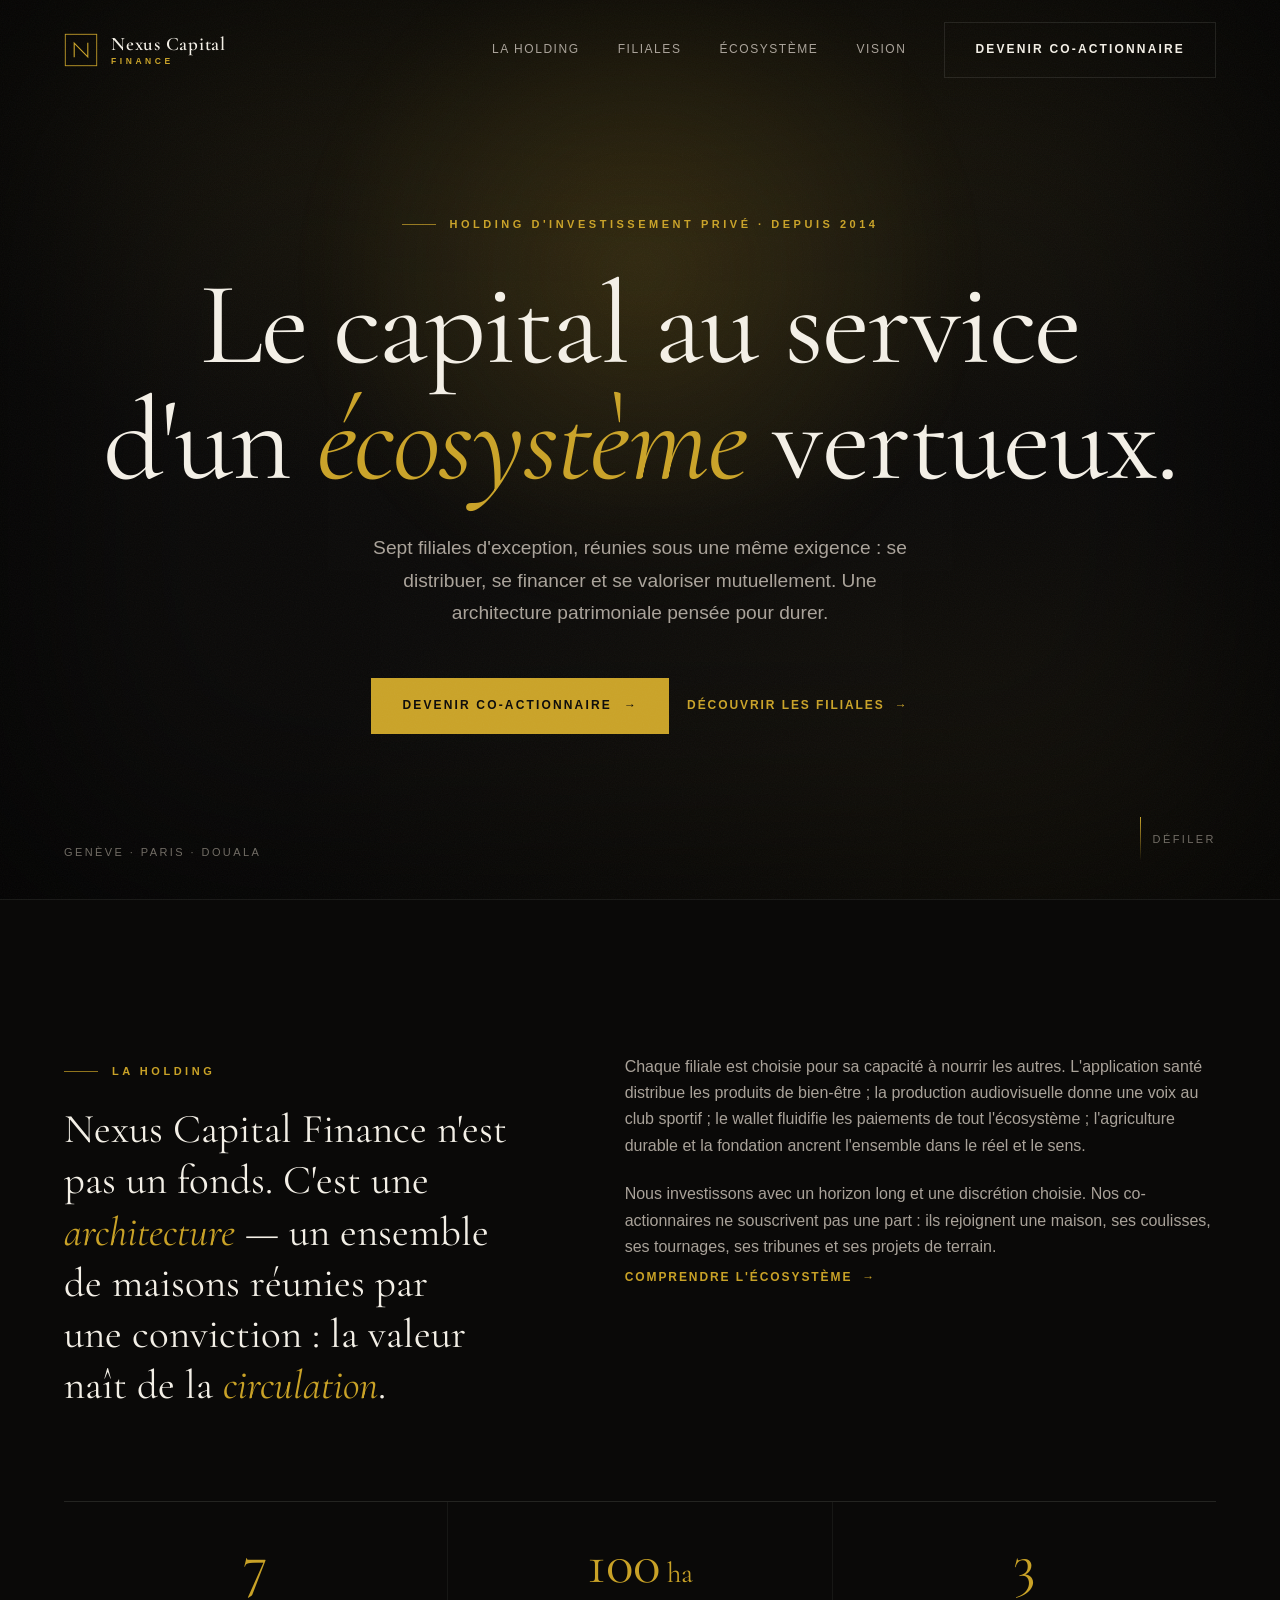
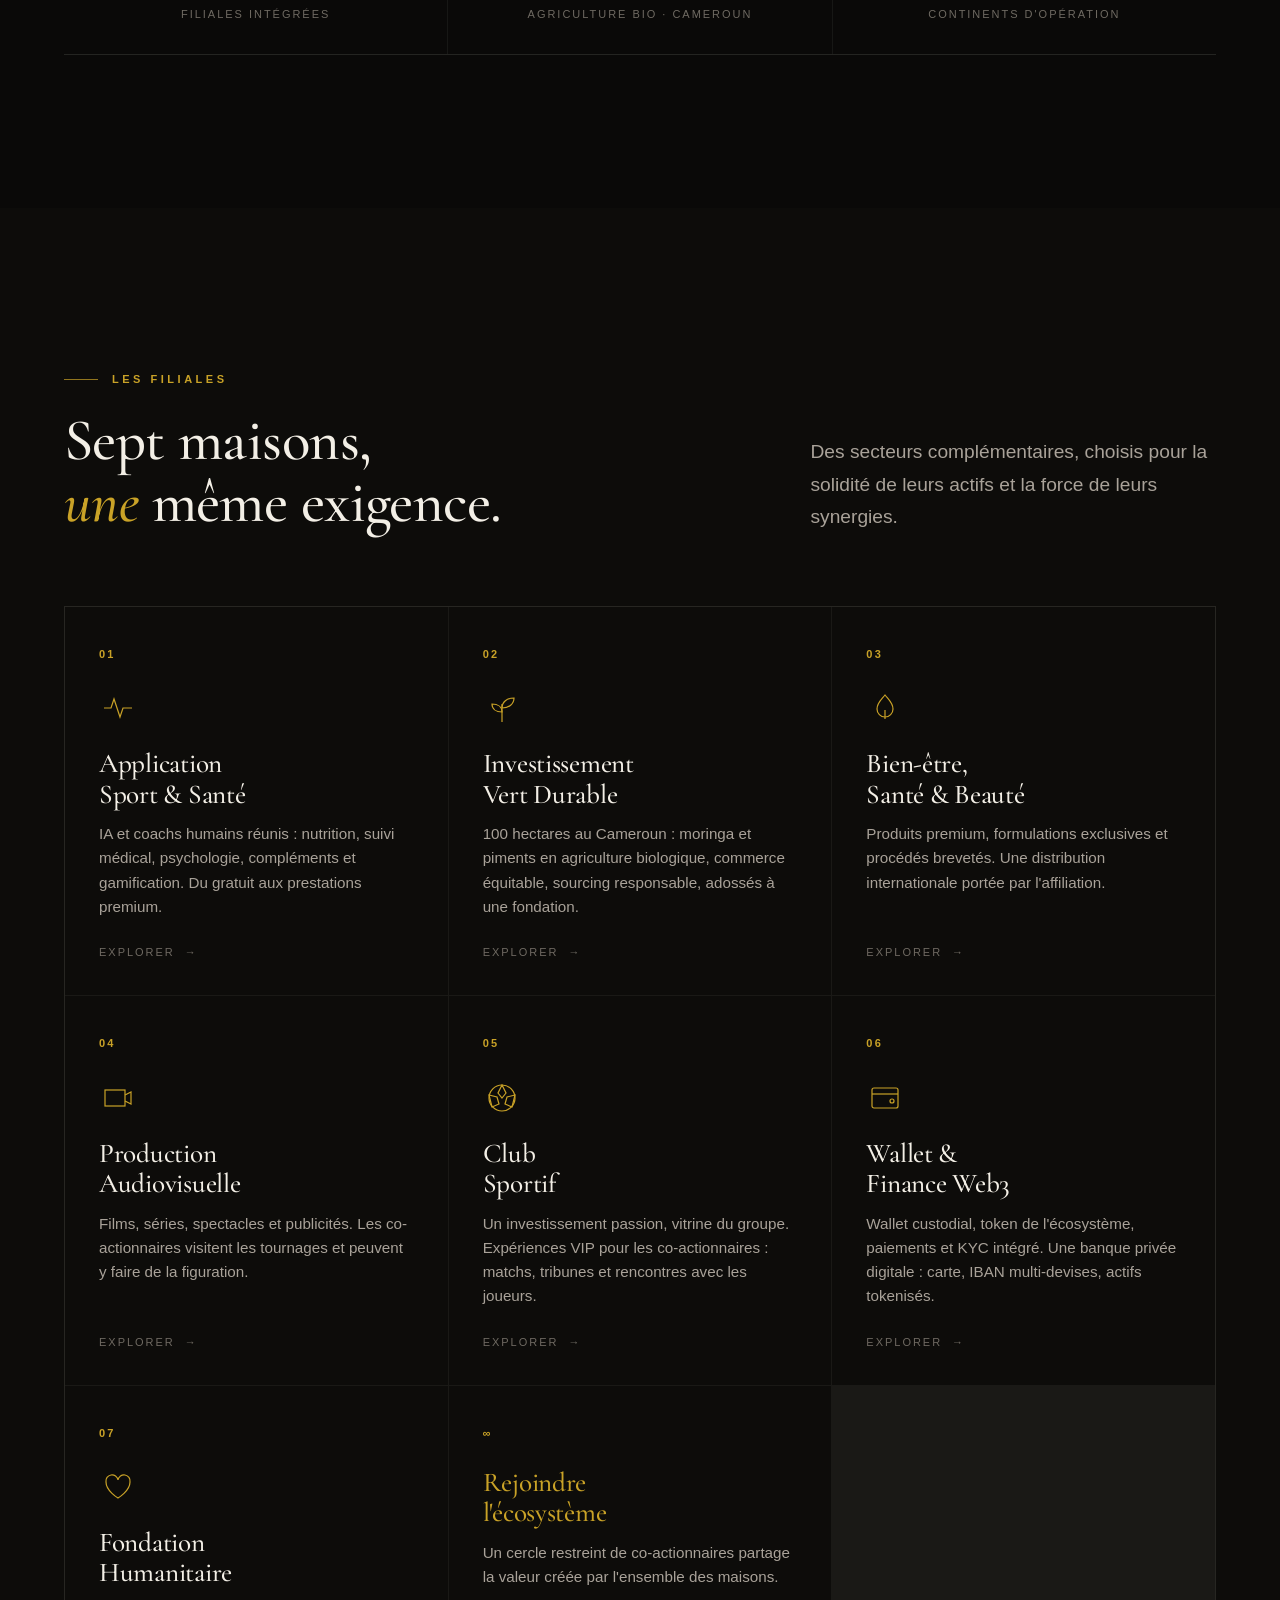
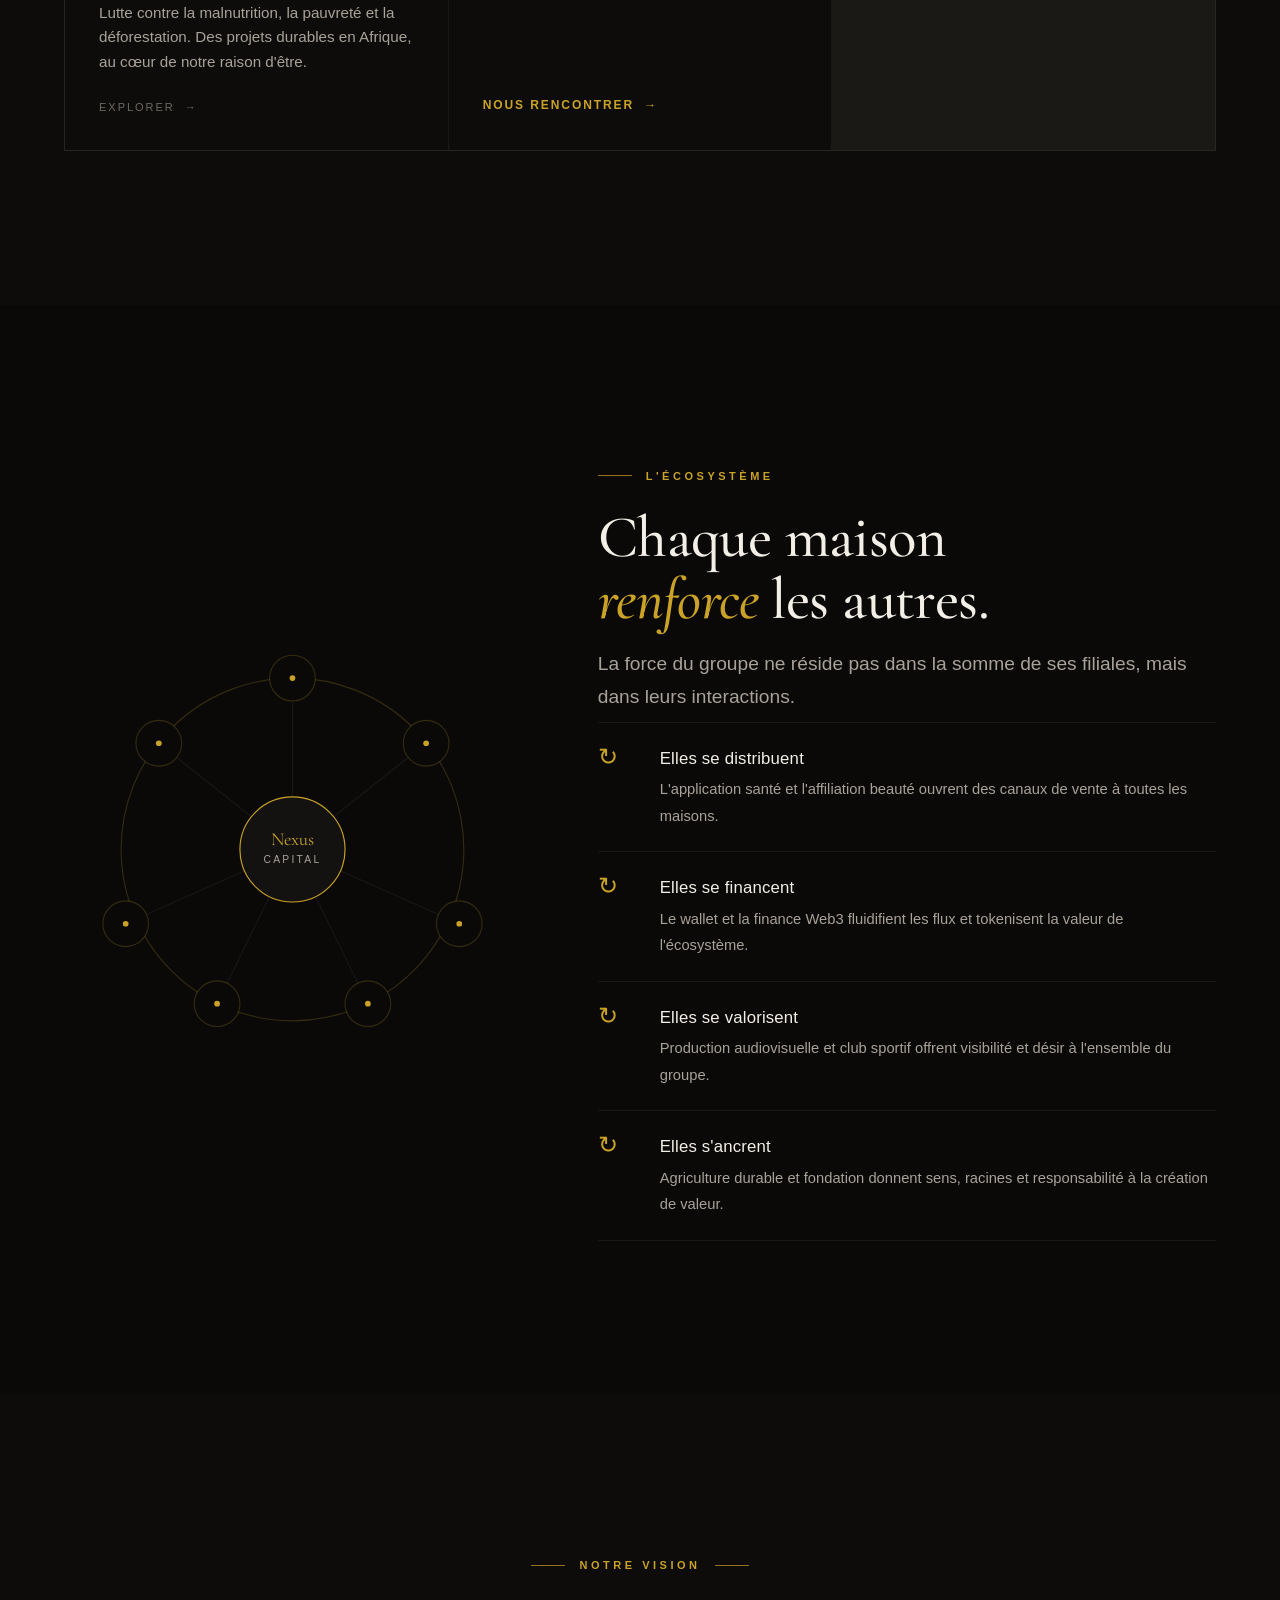
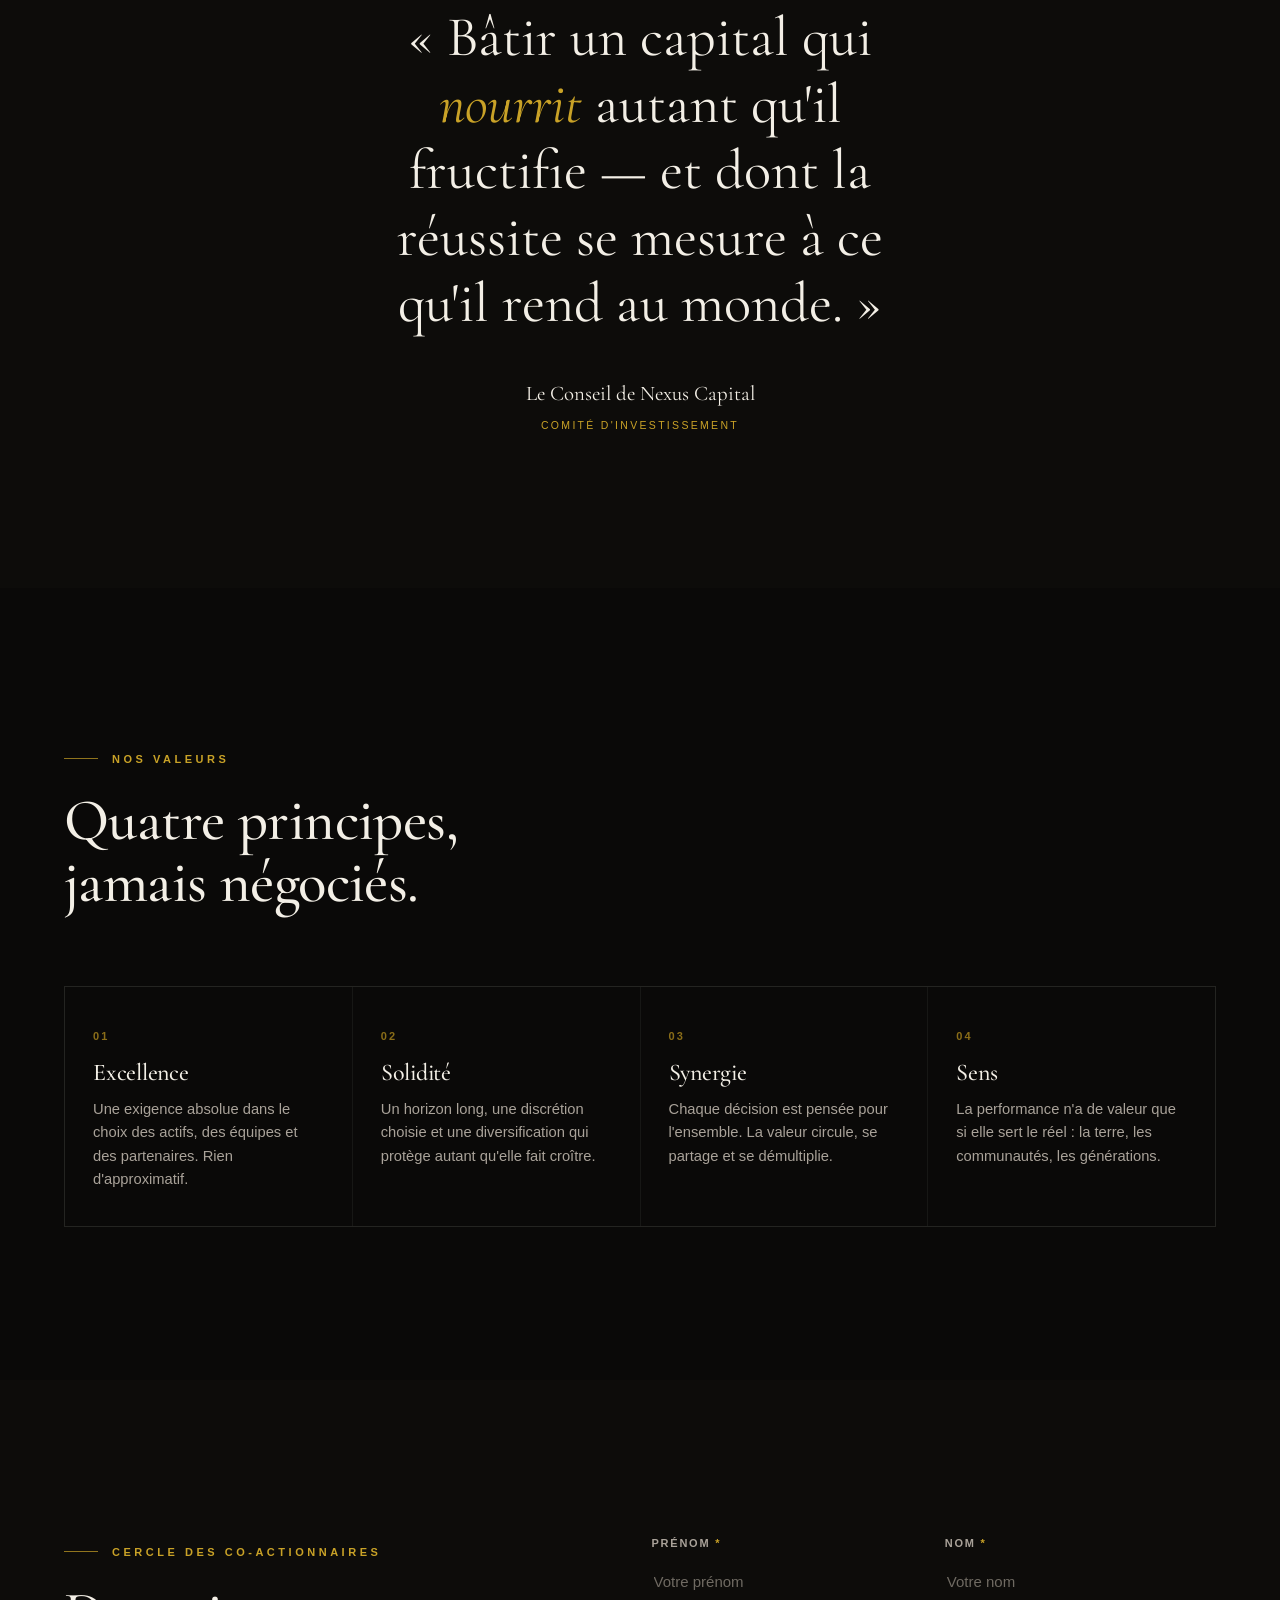
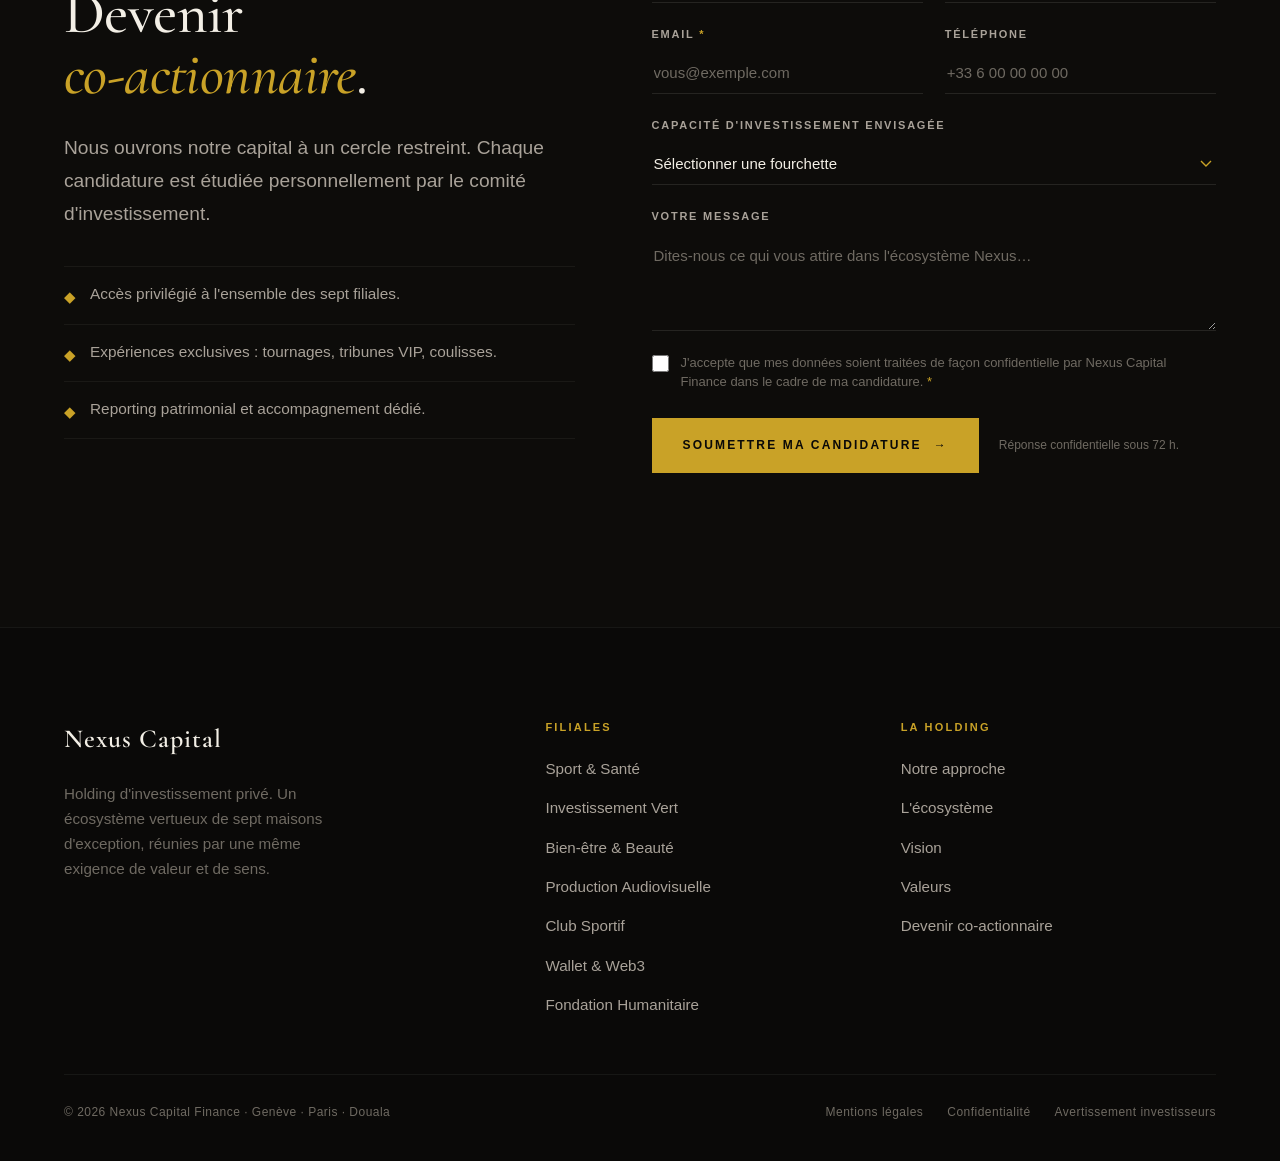
==== commit 6a384b3d: "Implémente le nouveau design (handoff Claude Design) Refonte complète de la vitrine à partir du bund" ====
--- a/index.html
+++ b/index.html
@@ -1,317 +1,392 @@
 <!DOCTYPE html>
 <html lang="fr">
 <head>
-  <meta charset="UTF-8" />
-  <meta name="viewport" content="width=device-width, initial-scale=1.0" />
-  <title>Nexus Capital Finance — Holding d'investissement privé</title>
-  <meta name="description" content="Nexus Capital Finance est une holding d'investissement privé bâtissant un écosystème de filiales à forte valorisation : sport & santé, agriculture durable, audiovisuel, web3 et fondation humanitaire." />
-  <link rel="preconnect" href="https://fonts.googleapis.com" />
-  <link rel="preconnect" href="https://fonts.gstatic.com" crossorigin />
-  <link href="https://fonts.googleapis.com/css2?family=Cormorant+Garamond:ital,wght@0,400;0,500;0,600;1,400;1,500&family=Inter:wght@300;400;500&display=swap" rel="stylesheet" />
-  <link rel="stylesheet" href="assets/css/style.css" />
-  <link rel="icon" href="data:image/svg+xml,%3Csvg xmlns='http://www.w3.org/2000/svg' viewBox='0 0 32 32'%3E%3Crect width='32' height='32' fill='%230a0a0a'/%3E%3Ctext x='16' y='23' font-family='Georgia' font-size='20' fill='%23c9a227' text-anchor='middle'%3EN%3C/text%3E%3C/svg%3E" />
+<meta charset="UTF-8" />
+<meta name="viewport" content="width=device-width, initial-scale=1.0" />
+<title>Nexus Capital Finance — Holding d'investissement privé</title>
+<meta name="description" content="Nexus Capital Finance — holding d'investissement privé. Un écosystème vertueux de sept filiales qui se distribuent, se financent et se valorisent mutuellement." />
+
+<!-- Polices : Cormorant Garamond via Google Fonts CDN. Texte en Helvetica système. -->
+<link rel="preconnect" href="https://fonts.googleapis.com" />
+<link rel="preconnect" href="https://fonts.gstatic.com" crossorigin />
+<link href="https://fonts.googleapis.com/css2?family=Cormorant+Garamond:ital,wght@0,400;0,500;0,600;1,400;1,500&display=swap" rel="stylesheet" />
+
+<link rel="stylesheet" href="css/style.css" />
 </head>
-<body>
-
-  <!-- ============ EN-TÊTE ============ -->
-  <header class="entete">
-    <div class="wrap">
-      <a href="index.html" class="logo" aria-label="Nexus Capital Finance, accueil">
-        <span class="marque-n">N</span>
-        <span>Nexus Capital Finance<small>Holding d'investissement privé</small></span>
-      </a>
-      <nav class="nav" aria-label="Navigation principale">
-        <a href="#groupe">Le Groupe</a>
-        <a href="#filiales">Filiales</a>
-        <a href="#vision">Vision</a>
-        <a href="#valeurs">Valeurs</a>
-        <a href="#contact">Contact</a>
-      </nav>
-      <button class="burger" aria-label="Ouvrir le menu">
-        <span></span><span></span><span></span>
-      </button>
-    </div>
-  </header>
-
-  <main>
-    <!-- ============ HERO ============ -->
-    <section class="hero">
-      <div class="wrap">
-        <div class="hero-contenu">
-          <span class="surtitre surtitre--ligne">Capital privé · Écosystème intégré</span>
-          <h1>Bâtir un patrimoine d'exception, <em>filiale après filiale.</em></h1>
-          <p class="lead">Nexus Capital Finance est une holding d'investissement privé qui structure, finance et développe un écosystème de sociétés à forte valorisation — de la santé connectée à l'agriculture durable, du web3 à l'audiovisuel.</p>
-          <div class="hero-actions">
-            <a href="#filiales" class="btn btn--plein">Découvrir nos filiales</a>
-            <a href="#contact" class="btn">Devenir co-actionnaire</a>
+<body data-page="home">
+
+<!-- Grain doré global -->
+<div class="grain" aria-hidden="true"></div>
+
+<!-- ===================== EN-TÊTE ===================== -->
+<header class="nav" aria-label="Navigation principale">
+  <a class="brand" href="index.html" aria-label="Nexus Capital Finance — accueil">
+    <svg class="brand__mark" viewBox="0 0 40 40" fill="none" aria-hidden="true">
+      <rect x="1.5" y="1.5" width="37" height="37" stroke="#C9A227" stroke-width="1"/>
+      <path d="M12 28V12l16 16V12" stroke="#C9A227" stroke-width="1.3" stroke-linecap="square"/>
+    </svg>
+    <span class="brand__txt">
+      <span class="brand__name">Nexus Capital</span>
+      <span class="brand__sub">Finance</span>
+    </span>
+  </a>
+
+  <nav class="nav__links" aria-label="Sections">
+    <a class="nav__link" href="#holding">La Holding</a>
+    <a class="nav__link" href="#filiales">Filiales</a>
+    <a class="nav__link" href="#ecosysteme">Écosystème</a>
+    <a class="nav__link" href="#vision">Vision</a>
+    <a class="nav__cta btn btn--ghost" href="#contact">Devenir co-actionnaire</a>
+  </nav>
+
+  <button class="nav__burger" aria-label="Ouvrir le menu" aria-expanded="false" aria-controls="mobile-menu">
+    <span></span><span></span><span></span>
+  </button>
+</header>
+
+<!-- Menu mobile -->
+<div class="mobile-menu" id="mobile-menu">
+  <a href="#holding"><span class="num">01</span> La Holding</a>
+  <a href="#filiales"><span class="num">02</span> Filiales</a>
+  <a href="#ecosysteme"><span class="num">03</span> Écosystème</a>
+  <a href="#vision"><span class="num">04</span> Vision</a>
+  <a href="#contact"><span class="num">05</span> Co-actionnaire</a>
+</div>
+
+<main>
+
+<!-- ===================== HERO ===================== -->
+<section class="hero" data-hero="a" aria-label="Introduction">
+  <div class="hero__bg" aria-hidden="true"></div>
+  <div class="hero__halo" aria-hidden="true"></div>
+  <div class="hero__vignette" aria-hidden="true"></div>
+
+  <div class="hero__inner">
+    <!-- Emblème (variation C uniquement) -->
+    <svg class="hero__emblem" viewBox="0 0 40 40" fill="none" aria-hidden="true">
+      <rect x="1.5" y="1.5" width="37" height="37" stroke="#C9A227" stroke-width="1"/>
+      <path d="M12 28V12l16 16V12" stroke="#C9A227" stroke-width="1.3" stroke-linecap="square"/>
+    </svg>
+
+    <span class="eyebrow hero__kicker">Holding d'investissement privé · Depuis 2014</span>
+    <h1 class="display hero__title">Le capital au service<br />d'un <em>écosystème</em> vertueux.</h1>
+    <p class="lead hero__sub">Sept filiales d'exception, réunies sous une même exigence : se distribuer, se financer et se valoriser mutuellement. Une architecture patrimoniale pensée pour durer.</p>
+    <div class="hero__actions">
+      <a class="btn btn--solid" href="#contact">Devenir co-actionnaire <span class="arr" aria-hidden="true">→</span></a>
+      <a class="link-u" href="#filiales">Découvrir les filiales <span class="arr" aria-hidden="true">→</span></a>
+    </div>
+
+    <!-- Plaque image (variation B uniquement) -->
+    <div class="hero__plate" data-label="Siège · Genève" aria-hidden="true"></div>
+  </div>
+
+  <div class="hero__meta" aria-hidden="true">
+    <span>Genève · Paris · Douala</span>
+    <span class="hero__scroll"><span class="bar"></span> Défiler</span>
+  </div>
+</section>
+
+<!-- ===================== HOLDING / MANIFESTE ===================== -->
+<section class="section" id="holding">
+  <div class="wrap">
+    <div class="manifesto">
+      <div class="reveal">
+        <span class="eyebrow">La Holding</span>
+        <p class="manifesto__big" style="margin-top:24px">Nexus Capital Finance n'est pas un fonds. C'est une <span class="gold">architecture</span> — un ensemble de maisons réunies par une conviction : la valeur naît de la <span class="gold">circulation</span>.</p>
+      </div>
+      <div class="manifesto__col reveal" data-d="1">
+        <p>Chaque filiale est choisie pour sa capacité à nourrir les autres. L'application santé distribue les produits de bien-être ; la production audiovisuelle donne une voix au club sportif ; le wallet fluidifie les paiements de tout l'écosystème ; l'agriculture durable et la fondation ancrent l'ensemble dans le réel et le sens.</p>
+        <p>Nous investissons avec un horizon long et une discrétion choisie. Nos co-actionnaires ne souscrivent pas une part : ils rejoignent une maison, ses coulisses, ses tournages, ses tribunes et ses projets de terrain.</p>
+        <a class="link-u" href="#ecosysteme" style="margin-top:8px">Comprendre l'écosystème <span class="arr" aria-hidden="true">→</span></a>
+      </div>
+    </div>
+
+    <div class="stat-row reveal" data-d="2">
+      <div class="stat"><div class="stat__num">7</div><div class="stat__lbl">Filiales intégrées</div></div>
+      <div class="stat"><div class="stat__num">100<span style="font-size:.5em"> ha</span></div><div class="stat__lbl">Agriculture bio · Cameroun</div></div>
+      <div class="stat"><div class="stat__num">3</div><div class="stat__lbl">Continents d'opération</div></div>
+    </div>
+  </div>
+</section>
+
+<!-- ===================== FILIALES ===================== -->
+<section class="section bg-alt" id="filiales">
+  <div class="wrap">
+    <div class="sec-head">
+      <div class="reveal">
+        <span class="eyebrow">Les Filiales</span>
+        <h2 class="h2 sec-head__title" style="margin-top:22px">Sept maisons,<br /><em>une</em> même exigence.</h2>
+      </div>
+      <p class="lead reveal" data-d="1" style="max-width:38ch">Des secteurs complémentaires, choisis pour la solidité de leurs actifs et la force de leurs synergies.</p>
+    </div>
+
+    <div class="filiales">
+      <!-- 01 -->
+      <a class="fcard reveal" href="filiales/sport-sante.html" data-d="1">
+        <span class="fcard__idx">01</span>
+        <span class="fcard__ico" aria-hidden="true"><svg viewBox="0 0 38 38" fill="none" stroke="currentColor" stroke-width="1.2"><path d="M5 19h7l3-9 6 18 3-9h9"/></svg></span>
+        <h3 class="fcard__name">Application<br />Sport &amp; Santé</h3>
+        <p class="fcard__desc">IA et coachs humains réunis : nutrition, suivi médical, psychologie, compléments et gamification. Du gratuit aux prestations premium.</p>
+        <span class="fcard__go">Explorer <span class="arr" aria-hidden="true">→</span></span>
+      </a>
+      <!-- 02 -->
+      <a class="fcard reveal" href="filiales/investissement-vert.html" data-d="2">
+        <span class="fcard__idx">02</span>
+        <span class="fcard__ico" aria-hidden="true"><svg viewBox="0 0 38 38" fill="none" stroke="currentColor" stroke-width="1.2"><path d="M19 33V15"/><path d="M19 19c0-6 5-10 12-10 0 6-5 10-12 10Z"/><path d="M19 23c0-5-4-8-10-8 0 5 4 8 10 8Z"/></svg></span>
+        <h3 class="fcard__name">Investissement<br />Vert Durable</h3>
+        <p class="fcard__desc">100 hectares au Cameroun : moringa et piments en agriculture biologique, commerce équitable, sourcing responsable, adossés à une fondation.</p>
+        <span class="fcard__go">Explorer <span class="arr" aria-hidden="true">→</span></span>
+      </a>
+      <!-- 03 -->
+      <a class="fcard reveal" href="filiales/bien-etre-beaute.html" data-d="3">
+        <span class="fcard__idx">03</span>
+        <span class="fcard__ico" aria-hidden="true"><svg viewBox="0 0 38 38" fill="none" stroke="currentColor" stroke-width="1.2"><path d="M19 6c4 5 8 8 8 14a8 8 0 0 1-16 0c0-6 4-9 8-14Z"/><path d="M19 30v-9"/></svg></span>
+        <h3 class="fcard__name">Bien-être,<br />Santé &amp; Beauté</h3>
+        <p class="fcard__desc">Produits premium, formulations exclusives et procédés brevetés. Une distribution internationale portée par l'affiliation.</p>
+        <span class="fcard__go">Explorer <span class="arr" aria-hidden="true">→</span></span>
+      </a>
+      <!-- 04 -->
+      <a class="fcard reveal" href="filiales/production-audiovisuelle.html" data-d="1">
+        <span class="fcard__idx">04</span>
+        <span class="fcard__ico" aria-hidden="true"><svg viewBox="0 0 38 38" fill="none" stroke="currentColor" stroke-width="1.2"><rect x="6" y="11" width="20" height="16"/><path d="M26 16l6-3v12l-6-3"/></svg></span>
+        <h3 class="fcard__name">Production<br />Audiovisuelle</h3>
+        <p class="fcard__desc">Films, séries, spectacles et publicités. Les co-actionnaires visitent les tournages et peuvent y faire de la figuration.</p>
+        <span class="fcard__go">Explorer <span class="arr" aria-hidden="true">→</span></span>
+      </a>
+      <!-- 05 -->
+      <a class="fcard reveal" href="filiales/club-sportif.html" data-d="2">
+        <span class="fcard__idx">05</span>
+        <span class="fcard__ico" aria-hidden="true"><svg viewBox="0 0 38 38" fill="none" stroke="currentColor" stroke-width="1.2"><circle cx="19" cy="19" r="13"/><path d="M19 6l4 8-4 5-4-5 4-8ZM6 16l8 2 2 7-7 3-3-12ZM32 16l-8 2-2 7 7 3 3-12Z"/></svg></span>
+        <h3 class="fcard__name">Club<br />Sportif</h3>
+        <p class="fcard__desc">Un investissement passion, vitrine du groupe. Expériences VIP pour les co-actionnaires : matchs, tribunes et rencontres avec les joueurs.</p>
+        <span class="fcard__go">Explorer <span class="arr" aria-hidden="true">→</span></span>
+      </a>
+      <!-- 06 -->
+      <a class="fcard reveal" href="filiales/wallet-web3.html" data-d="3">
+        <span class="fcard__idx">06</span>
+        <span class="fcard__ico" aria-hidden="true"><svg viewBox="0 0 38 38" fill="none" stroke="currentColor" stroke-width="1.2"><rect x="6" y="9" width="26" height="20" rx="2"/><path d="M6 15h26"/><circle cx="26" cy="22" r="2"/></svg></span>
+        <h3 class="fcard__name">Wallet &amp;<br />Finance Web3</h3>
+        <p class="fcard__desc">Wallet custodial, token de l'écosystème, paiements et KYC intégré. Une banque privée digitale : carte, IBAN multi-devises, actifs tokenisés.</p>
+        <span class="fcard__go">Explorer <span class="arr" aria-hidden="true">→</span></span>
+      </a>
+      <!-- 07 -->
+      <a class="fcard reveal" href="filiales/fondation-humanitaire.html" data-d="1">
+        <span class="fcard__idx">07</span>
+        <span class="fcard__ico" aria-hidden="true"><svg viewBox="0 0 38 38" fill="none" stroke="currentColor" stroke-width="1.2"><path d="M19 30S7 23 7 14a6 6 0 0 1 12-2 6 6 0 0 1 12 2c0 9-12 16-12 16Z"/></svg></span>
+        <h3 class="fcard__name">Fondation<br />Humanitaire</h3>
+        <p class="fcard__desc">Lutte contre la malnutrition, la pauvreté et la déforestation. Des projets durables en Afrique, au cœur de notre raison d'être.</p>
+        <span class="fcard__go">Explorer <span class="arr" aria-hidden="true">→</span></span>
+      </a>
+      <!-- CTA -->
+      <div class="fcard fcard--cta reveal" data-d="2">
+        <span class="fcard__idx">∞</span>
+        <h3 class="fcard__name" style="margin-top:26px">Rejoindre<br />l'écosystème</h3>
+        <p class="fcard__desc">Un cercle restreint de co-actionnaires partage la valeur créée par l'ensemble des maisons.</p>
+        <a class="link-u" href="#contact" style="margin-top:24px">Nous rencontrer <span class="arr" aria-hidden="true">→</span></a>
+      </div>
+    </div>
+  </div>
+</section>
+
+<!-- ===================== ÉCOSYSTÈME VERTUEUX ===================== -->
+<section class="section" id="ecosysteme">
+  <div class="wrap">
+    <div class="eco">
+      <div class="eco__diagram reveal" aria-hidden="true">
+        <svg viewBox="0 0 400 400" role="img" aria-label="Diagramme de l'écosystème : sept filiales en orbite autour de la holding Nexus.">
+          <circle class="orbit-line" cx="200" cy="200" r="150"/>
+          <!-- rayons -->
+          <g class="orbit-spokes">
+            <line class="orbit-spoke" x1="200" y1="200" x2="200" y2="50"/>
+            <line class="orbit-spoke" x1="200" y1="200" x2="317" y2="107"/>
+            <line class="orbit-spoke" x1="200" y1="200" x2="346" y2="265"/>
+            <line class="orbit-spoke" x1="200" y1="200" x2="266" y2="335"/>
+            <line class="orbit-spoke" x1="200" y1="200" x2="134" y2="335"/>
+            <line class="orbit-spoke" x1="200" y1="200" x2="54" y2="265"/>
+            <line class="orbit-spoke" x1="200" y1="200" x2="83" y2="107"/>
+          </g>
+          <!-- noeuds (7) -->
+          <g>
+            <circle class="orbit-node" cx="200" cy="50" r="20"/><circle class="orbit-dot" cx="200" cy="50" r="2.5"/>
+            <circle class="orbit-node" cx="317" cy="107" r="20"/><circle class="orbit-dot" cx="317" cy="107" r="2.5"/>
+            <circle class="orbit-node" cx="346" cy="265" r="20"/><circle class="orbit-dot" cx="346" cy="265" r="2.5"/>
+            <circle class="orbit-node" cx="266" cy="335" r="20"/><circle class="orbit-dot" cx="266" cy="335" r="2.5"/>
+            <circle class="orbit-node" cx="134" cy="335" r="20"/><circle class="orbit-dot" cx="134" cy="335" r="2.5"/>
+            <circle class="orbit-node" cx="54" cy="265" r="20"/><circle class="orbit-dot" cx="54" cy="265" r="2.5"/>
+            <circle class="orbit-node" cx="83" cy="107" r="20"/><circle class="orbit-dot" cx="83" cy="107" r="2.5"/>
+          </g>
+          <!-- noyau -->
+          <circle class="orbit-core" cx="200" cy="200" r="46"/>
+          <text class="orbit-core-label" x="200" y="196" text-anchor="middle">Nexus</text>
+          <text class="orbit-label" x="200" y="212" text-anchor="middle" style="letter-spacing:2px">CAPITAL</text>
+        </svg>
+      </div>
+
+      <div>
+        <span class="eyebrow reveal">L'Écosystème</span>
+        <h2 class="h2 reveal" data-d="1" style="margin:22px 0 18px">Chaque maison <em>renforce</em> les autres.</h2>
+        <p class="lead reveal" data-d="1" style="margin-bottom:8px">La force du groupe ne réside pas dans la somme de ses filiales, mais dans leurs interactions.</p>
+        <ul class="eco__list reveal" data-d="2">
+          <li><span class="k">↻</span><span class="t"><strong>Elles se distribuent</strong><span>L'application santé et l'affiliation beauté ouvrent des canaux de vente à toutes les maisons.</span></span></li>
+          <li><span class="k">↻</span><span class="t"><strong>Elles se financent</strong><span>Le wallet et la finance Web3 fluidifient les flux et tokenisent la valeur de l'écosystème.</span></span></li>
+          <li><span class="k">↻</span><span class="t"><strong>Elles se valorisent</strong><span>Production audiovisuelle et club sportif offrent visibilité et désir à l'ensemble du groupe.</span></span></li>
+          <li><span class="k">↻</span><span class="t"><strong>Elles s'ancrent</strong><span>Agriculture durable et fondation donnent sens, racines et responsabilité à la création de valeur.</span></span></li>
+        </ul>
+      </div>
+    </div>
+  </div>
+</section>
+
+<!-- ===================== VISION ===================== -->
+<section class="section bg-alt" id="vision">
+  <div class="wrap vision">
+    <span class="eyebrow center reveal">Notre Vision</span>
+    <blockquote class="vision__quote reveal" data-d="1">« Bâtir un capital qui <em>nourrit</em> autant qu'il fructifie — et dont la réussite se mesure à ce qu'il rend au monde. »</blockquote>
+    <div class="vision__sign reveal" data-d="2">
+      <span class="nm">Le Conseil de Nexus Capital</span>
+      <span class="ti">Comité d'investissement</span>
+    </div>
+  </div>
+</section>
+
+<!-- ===================== VALEURS ===================== -->
+<section class="section" id="valeurs">
+  <div class="wrap">
+    <div class="sec-head">
+      <div class="reveal">
+        <span class="eyebrow">Nos Valeurs</span>
+        <h2 class="h2 sec-head__title" style="margin-top:22px">Quatre principes,<br />jamais négociés.</h2>
+      </div>
+    </div>
+    <div class="values">
+      <div class="value reveal"><div class="value__n">01</div><h3 class="value__t">Excellence</h3><p class="value__d">Une exigence absolue dans le choix des actifs, des équipes et des partenaires. Rien d'approximatif.</p></div>
+      <div class="value reveal" data-d="1"><div class="value__n">02</div><h3 class="value__t">Solidité</h3><p class="value__d">Un horizon long, une discrétion choisie et une diversification qui protège autant qu'elle fait croître.</p></div>
+      <div class="value reveal" data-d="2"><div class="value__n">03</div><h3 class="value__t">Synergie</h3><p class="value__d">Chaque décision est pensée pour l'ensemble. La valeur circule, se partage et se démultiplie.</p></div>
+      <div class="value reveal" data-d="3"><div class="value__n">04</div><h3 class="value__t">Sens</h3><p class="value__d">La performance n'a de valeur que si elle sert le réel : la terre, les communautés, les générations.</p></div>
+    </div>
+  </div>
+</section>
+
+<!-- ===================== CONTACT ===================== -->
+<section class="section bg-alt" id="contact">
+  <div class="wrap">
+    <div class="contact">
+      <div class="contact__aside">
+        <span class="eyebrow reveal">Cercle des Co-actionnaires</span>
+        <h2 class="h2 reveal" data-d="1" style="margin-top:22px">Devenir<br /><em>co-actionnaire</em>.</h2>
+        <p class="lead reveal" data-d="1" style="margin-top:24px">Nous ouvrons notre capital à un cercle restreint. Chaque candidature est étudiée personnellement par le comité d'investissement.</p>
+        <ul class="contact__points reveal" data-d="2">
+          <li><span class="chk" aria-hidden="true">◆</span> Accès privilégié à l'ensemble des sept filiales.</li>
+          <li><span class="chk" aria-hidden="true">◆</span> Expériences exclusives : tournages, tribunes VIP, coulisses.</li>
+          <li><span class="chk" aria-hidden="true">◆</span> Reporting patrimonial et accompagnement dédié.</li>
+        </ul>
+      </div>
+
+      <div class="reveal" data-d="1">
+        <form class="form" novalidate aria-label="Formulaire pour devenir co-actionnaire">
+          <div class="field--row">
+            <div class="field">
+              <label for="prenom">Prénom <span class="req" aria-hidden="true">*</span></label>
+              <input type="text" id="prenom" name="prenom" autocomplete="given-name" placeholder="Votre prénom" required />
+            </div>
+            <div class="field">
+              <label for="nom">Nom <span class="req" aria-hidden="true">*</span></label>
+              <input type="text" id="nom" name="nom" autocomplete="family-name" placeholder="Votre nom" required />
+            </div>
+          </div>
+          <div class="field--row">
+            <div class="field">
+              <label for="email">Email <span class="req" aria-hidden="true">*</span></label>
+              <input type="email" id="email" name="email" autocomplete="email" placeholder="vous@exemple.com" required />
+            </div>
+            <div class="field">
+              <label for="tel">Téléphone</label>
+              <input type="tel" id="tel" name="tel" autocomplete="tel" placeholder="+33 6 00 00 00 00" />
+            </div>
+          </div>
+          <div class="field">
+            <label for="capacite">Capacité d'investissement envisagée</label>
+            <select id="capacite" name="capacite">
+              <option value="">Sélectionner une fourchette</option>
+              <option>50 000 – 150 000 €</option>
+              <option>150 000 – 500 000 €</option>
+              <option>500 000 – 1 000 000 €</option>
+              <option>Plus de 1 000 000 €</option>
+            </select>
+          </div>
+          <div class="field">
+            <label for="message">Votre message</label>
+            <textarea id="message" name="message" placeholder="Dites-nous ce qui vous attire dans l'écosystème Nexus…"></textarea>
+          </div>
+          <div class="field field--check">
+            <input type="checkbox" id="rgpd" name="rgpd" required />
+            <label for="rgpd">J'accepte que mes données soient traitées de façon confidentielle par Nexus Capital Finance dans le cadre de ma candidature. <span class="req" aria-hidden="true">*</span></label>
+          </div>
+          <div class="form__submit">
+            <button type="submit" class="btn btn--solid">Soumettre ma candidature <span class="arr" aria-hidden="true">→</span></button>
+            <span class="form__note">Réponse confidentielle sous 72 h.</span>
+          </div>
+        </form>
+
+        <!-- Message de confirmation (factice — démo) -->
+        <div class="form-msg" aria-live="polite">
+          <span class="ic" aria-hidden="true">
+            <svg width="34" height="34" viewBox="0 0 34 34" fill="none" stroke="currentColor" stroke-width="1.2"><circle cx="17" cy="17" r="15"/><path d="M11 17.5l4 4 8-9"/></svg>
+          </span>
+          <div>
+            <strong>Candidature reçue<span id="confirm-name"></span>.</strong>
+            <p>Le comité d'investissement de Nexus Capital reviendra vers vous en toute confidentialité sous 72 heures.</p>
           </div>
         </div>
-        <div class="hero-chiffres">
-          <div class="chiffre">
-            <div class="nombre"><em>7</em></div>
-            <div class="label">Filiales stratégiques</div>
-          </div>
-          <div class="chiffre">
-            <div class="nombre">100<em>ha</em></div>
-            <div class="label">Terres durables · Cameroun</div>
-          </div>
-          <div class="chiffre">
-            <div class="nombre">1<em>écosystème</em></div>
-            <div class="label">Synergie totale</div>
-          </div>
-          <div class="chiffre">
-            <div class="nombre">∞</div>
-            <div class="label">Cercle vertueux</div>
-          </div>
-        </div>
-      </div>
-      <div class="scroll-indice">Défiler</div>
-    </section>
-
-    <!-- ============ LE GROUPE ============ -->
-    <section id="groupe" class="fond-doux">
-      <div class="wrap">
-        <div class="deux-col">
-          <div class="texte reveal">
-            <span class="surtitre surtitre--ligne">Le Groupe</span>
-            <h2>Une holding pensée comme un écosystème vertueux.</h2>
-            <hr class="ligne-or" />
-            <p>Là où la plupart des groupes juxtaposent des activités, Nexus Capital Finance les fait converger. Chaque filiale alimente les autres : l'agriculture durable nourrit nos compléments alimentaires, notre application sportive distribue nos marques, notre club sportif offre une visibilité au groupe entier, et notre wallet relie l'ensemble par une couche financière commune.</p>
-            <p>Notre ambition : offrir à nos co-actionnaires l'accès à un portefeuille diversifié, tangible et à fort potentiel de valorisation, gouverné avec l'exigence d'une banque d'investissement privée.</p>
-          </div>
-          <div class="reveal">
-            <div class="cadre-citation">
-              <p>« Bien plus qu'un portefeuille d'actifs : un écosystème où chaque société renforce la puissance de l'ensemble. »</p>
-            </div>
-            <div class="piliers">
-              <div class="pilier">
-                <span class="num">01</span>
-                <h4>Diversification</h4>
-                <p>Sept secteurs complémentaires pour répartir le risque et multiplier les relais de croissance.</p>
-              </div>
-              <div class="pilier">
-                <span class="num">02</span>
-                <h4>Synergie</h4>
-                <p>Des filiales qui se distribuent, se financent et se valorisent mutuellement.</p>
-              </div>
-              <div class="pilier">
-                <span class="num">03</span>
-                <h4>Impact</h4>
-                <p>Une fondation humanitaire qui transforme la performance en actions durables.</p>
-              </div>
-            </div>
-          </div>
-        </div>
-      </div>
-    </section>
-
-    <!-- ============ FILIALES ============ -->
-    <section id="filiales">
-      <div class="wrap">
-        <div class="section-tete reveal">
-          <span class="surtitre surtitre--ligne">Nos Filiales</span>
-          <h2>Sept sociétés, une seule vision de l'excellence.</h2>
-          <p class="lead">Chaque filiale est conçue pour générer du chiffre d'affaires et une forte valorisation, tout en s'inscrivant dans la cohérence globale de l'écosystème Nexus.</p>
-        </div>
-
-        <div class="grille-filiales">
-          <!-- 1 -->
-          <a href="filiales/application-sport.html" class="carte-filiale reveal">
-            <span class="index">01 / 07</span>
-            <svg class="icone" viewBox="0 0 24 24"><path d="M6 12h12M9 6v12M15 6v12M3 9v6M21 9v6"/></svg>
-            <h3>Application Sport &amp; Santé</h3>
-            <p>Une expérience complète mêlant IA et coachs humains : nutrition, suivi médical, psychologie, compléments alimentaires et gamification.</p>
-            <span class="lien-fleche">Explorer <span>→</span></span>
-          </a>
-          <!-- 2 -->
-          <a href="filiales/investissement-vert.html" class="carte-filiale reveal">
-            <span class="index">02 / 07</span>
-            <svg class="icone" viewBox="0 0 24 24"><path d="M12 21c0-6 0-9 4-13M12 21c0-6 0-9-4-13M12 13c5 0 8-2 9-7-5 0-8 2-9 7zM12 13c-5 0-8-2-9-7 5 0 8 2 9 7z"/></svg>
-            <h3>Investissement Vert Durable</h3>
-            <p>100 hectares au Cameroun pour cultiver moringa et piments en agriculture biologique, équitable et responsable.</p>
-            <span class="lien-fleche">Explorer <span>→</span></span>
-          </a>
-          <!-- 3 -->
-          <a href="filiales/bien-etre-sante.html" class="carte-filiale reveal">
-            <span class="index">03 / 07</span>
-            <svg class="icone" viewBox="0 0 24 24"><path d="M12 21s-7-4.5-9-9a5 5 0 019-3 5 5 0 019 3c-2 4.5-9 9-9 9z"/></svg>
-            <h3>Bien-être, Santé &amp; Beauté</h3>
-            <p>Une division premium : formulations exclusives, procédés brevetés et distribution internationale nouvelle génération.</p>
-            <span class="lien-fleche">Explorer <span>→</span></span>
-          </a>
-          <!-- 4 -->
-          <a href="filiales/production-audiovisuelle.html" class="carte-filiale reveal">
-            <span class="index">04 / 07</span>
-            <svg class="icone" viewBox="0 0 24 24"><path d="M3 5h18v14H3zM3 9h18M8 5v4M16 5v4M8 19v-4M16 19v-4"/></svg>
-            <h3>Production Audiovisuelle</h3>
-            <p>Films, séries, spectacles et publicités — avec un accès privilégié aux tournages pour nos co-actionnaires.</p>
-            <span class="lien-fleche">Explorer <span>→</span></span>
-          </a>
-          <!-- 5 -->
-          <a href="filiales/club-sportif.html" class="carte-filiale reveal">
-            <span class="index">05 / 07</span>
-            <svg class="icone" viewBox="0 0 24 24"><circle cx="12" cy="12" r="9"/><path d="M12 3l2.5 5.5L20 9l-4 4 1 6-5-3-5 3 1-6-4-4 5.5-.5z"/></svg>
-            <h3>Club Sportif</h3>
-            <p>Un investissement passion à forte visibilité : sponsoring interne, rencontres avec les joueurs et valorisation du groupe.</p>
-            <span class="lien-fleche">Explorer <span>→</span></span>
-          </a>
-          <!-- 6 -->
-          <a href="filiales/wallet-decentralise.html" class="carte-filiale reveal">
-            <span class="index">06 / 07</span>
-            <svg class="icone" viewBox="0 0 24 24"><path d="M3 7h15a2 2 0 012 2v8a2 2 0 01-2 2H5a2 2 0 01-2-2V7zM3 7l2-3h12l2 3M17 13h.01"/></svg>
-            <h3>Wallet &amp; Finance Web3</h3>
-            <p>Le cœur financier de l'écosystème : token, paiements, KYC intégré et expérience inspirée d'une banque privée digitale.</p>
-            <span class="lien-fleche">Explorer <span>→</span></span>
-          </a>
-          <!-- 7 -->
-          <a href="filiales/fondation-humanitaire.html" class="carte-filiale reveal">
-            <span class="index">07 / 07</span>
-            <svg class="icone" viewBox="0 0 24 24"><path d="M12 21C7 17 3 13 3 8.5A4.5 4.5 0 0112 6a4.5 4.5 0 019 2.5C21 13 17 17 12 21z"/><path d="M9 11h6M12 8v6"/></svg>
-            <h3>Fondation Humanitaire</h3>
-            <p>Transformer la réussite économique en impact durable : lutte contre la malnutrition, la pauvreté et la déforestation.</p>
-            <span class="lien-fleche">Explorer <span>→</span></span>
-          </a>
-          <!-- carte conclusion -->
-          <div class="carte-filiale reveal" style="background:var(--noir-doux);">
-            <span class="index">∑</span>
-            <h3 class="texte-dore">Un écosystème, <br />une dynamique.</h3>
-            <p>Sept filiales reliées par une même exigence de qualité, de cohérence et de valorisation.</p>
-            <a href="#contact" class="lien-fleche" style="margin-top:1.8rem;">Nous rejoindre <span>→</span></a>
-          </div>
-        </div>
-      </div>
-    </section>
-
-    <!-- ============ VISION / MISE EN AVANT ============ -->
-    <section id="vision" class="bande-mise-avant">
-      <div class="wrap reveal">
-        <span class="surtitre">Notre Vision</span>
-        <h2>Nous ne finançons pas des projets isolés. Nous construisons un <em>écosystème vertueux</em> où la santé, la durabilité, la culture et la finance se nourrissent mutuellement.</h2>
-        <hr class="ligne-or" style="margin:3rem auto;" />
-        <p class="lead" style="margin:0 auto;">De la terre cultivée au Cameroun jusqu'au wallet digital, chaque maillon crée de la valeur pour le suivant. C'est cette intégration qui fait la singularité — et la solidité — de Nexus Capital Finance.</p>
-      </div>
-    </section>
-
-    <!-- ============ VALEURS ============ -->
-    <section id="valeurs" class="fond-doux">
-      <div class="wrap">
-        <div class="section-tete reveal">
-          <span class="surtitre surtitre--ligne">Nos Valeurs</span>
-          <h2>L'exigence d'une banque privée, l'agilité d'un groupe moderne.</h2>
-        </div>
-        <div class="grille-valeurs">
-          <div class="valeur reveal">
-            <svg class="icone" viewBox="0 0 24 24"><path d="M12 2l8 4v6c0 5-3.5 8-8 10-4.5-2-8-5-8-10V6z"/></svg>
-            <h4>Excellence</h4>
-            <p>Des standards d'exigence élevés, du sourcing des matières premières à l'expérience client.</p>
-          </div>
-          <div class="valeur reveal">
-            <svg class="icone" viewBox="0 0 24 24"><path d="M12 3v6m0 6v6M3 12h6m6 0h6M6 6l3 3m6 6l3 3M18 6l-3 3m-6 6l-3 3"/></svg>
-            <h4>Innovation</h4>
-            <p>Intelligence artificielle, technologies brevetées et web3 au service de la performance.</p>
-          </div>
-          <div class="valeur reveal">
-            <svg class="icone" viewBox="0 0 24 24"><path d="M12 21c4-4 7-7.5 7-12a4 4 0 00-7-2.5A4 4 0 005 9c0 4.5 3 8 7 12z"/></svg>
-            <h4>Éthique &amp; Impact</h4>
-            <p>Commerce équitable, agriculture biologique et action humanitaire au cœur du modèle.</p>
-          </div>
-          <div class="valeur reveal">
-            <svg class="icone" viewBox="0 0 24 24"><path d="M3 17l6-6 4 4 7-7M21 8v5h-5"/></svg>
-            <h4>Valorisation</h4>
-            <p>Chaque filiale est structurée pour générer croissance, chiffre d'affaires et forte valorisation.</p>
-          </div>
-        </div>
-      </div>
-    </section>
-
-    <!-- ============ CONTACT / CTA ============ -->
-    <section id="contact" class="cta-final">
-      <div class="wrap reveal">
-        <span class="surtitre">Investir avec Nexus</span>
-        <h2>Devenez co-actionnaire d'un <em>écosystème d'exception</em>.</h2>
-        <p class="lead" style="margin:0 auto;">Nos conseillers vous accompagnent à travers les unités de compte et les opportunités d'investissement du groupe. Échangeons sur vos ambitions.</p>
-
-        <form class="form-contact" novalidate>
-          <div>
-            <label for="prenom">Prénom</label>
-            <input type="text" id="prenom" name="prenom" autocomplete="given-name" required />
-          </div>
-          <div>
-            <label for="nom">Nom</label>
-            <input type="text" id="nom" name="nom" autocomplete="family-name" required />
-          </div>
-          <div>
-            <label for="email">Email</label>
-            <input type="email" id="email" name="email" autocomplete="email" required />
-          </div>
-          <div>
-            <label for="tel">Téléphone</label>
-            <input type="tel" id="tel" name="tel" autocomplete="tel" />
-          </div>
-          <div class="champ-large">
-            <label for="interet">Domaine d'intérêt</label>
-            <select id="interet" name="interet">
-              <option>L'ensemble de l'écosystème</option>
-              <option>Application Sport &amp; Santé</option>
-              <option>Investissement Vert Durable</option>
-              <option>Bien-être, Santé &amp; Beauté</option>
-              <option>Production Audiovisuelle</option>
-              <option>Club Sportif</option>
-              <option>Wallet &amp; Finance Web3</option>
-              <option>Fondation Humanitaire</option>
-            </select>
-          </div>
-          <div class="champ-large">
-            <label for="message">Votre message</label>
-            <textarea id="message" name="message" placeholder="Décrivez votre projet ou votre demande…"></textarea>
-          </div>
-          <div class="champ-large">
-            <button type="submit" class="btn btn--plein">Transmettre ma demande</button>
-          </div>
-        </form>
-      </div>
-    </section>
-  </main>
-
-  <!-- ============ PIED DE PAGE ============ -->
-  <footer class="pied">
-    <div class="wrap">
-      <div class="pied-haut">
-        <div class="pied-marque">
-          <a href="index.html" class="logo">
-            <span class="marque-n">N</span>
-            <span>Nexus Capital Finance<small>Holding d'investissement privé</small></span>
-          </a>
-          <p>Une holding qui bâtit un écosystème de filiales à forte valorisation, gouverné avec l'exigence d'une banque d'investissement privée.</p>
-        </div>
-        <div class="pied-col">
-          <h5>Filiales</h5>
-          <a href="filiales/application-sport.html">Application Sport</a>
-          <a href="filiales/investissement-vert.html">Investissement Vert</a>
-          <a href="filiales/bien-etre-sante.html">Bien-être &amp; Santé</a>
-          <a href="filiales/production-audiovisuelle.html">Audiovisuel</a>
-        </div>
-        <div class="pied-col">
-          <h5>&nbsp;</h5>
-          <a href="filiales/club-sportif.html">Club Sportif</a>
-          <a href="filiales/wallet-decentralise.html">Wallet &amp; Web3</a>
-          <a href="filiales/fondation-humanitaire.html">Fondation</a>
-        </div>
-        <div class="pied-col">
-          <h5>Le Groupe</h5>
-          <a href="#groupe">Notre vision</a>
-          <a href="#valeurs">Nos valeurs</a>
-          <a href="#contact">Contact</a>
-          <a href="#contact">Devenir co-actionnaire</a>
-        </div>
-      </div>
-      <div class="pied-bas">
-        <span>© <span data-annee>2026</span> Nexus Capital Finance. Tous droits réservés.</span>
-        <span>Investir comporte des risques de perte en capital. Communication à caractère promotionnel.</span>
-      </div>
-    </div>
-  </footer>
-
-  <script src="assets/js/main.js"></script>
+      </div>
+    </div>
+  </div>
+</section>
+
+</main>
+
+<!-- ===================== PIED DE PAGE ===================== -->
+<footer class="footer">
+  <div class="wrap">
+    <div class="footer__top">
+      <div class="footer__brand">
+        <span class="brand__name" style="font-family:var(--serif);font-size:26px;color:var(--c-cream)">Nexus Capital</span>
+        <p class="footer__tag">Holding d'investissement privé. Un écosystème vertueux de sept maisons d'exception, réunies par une même exigence de valeur et de sens.</p>
+      </div>
+      <div class="footer__col">
+        <h4>Filiales</h4>
+        <ul>
+          <li><a href="filiales/sport-sante.html">Sport &amp; Santé</a></li>
+          <li><a href="filiales/investissement-vert.html">Investissement Vert</a></li>
+          <li><a href="filiales/bien-etre-beaute.html">Bien-être &amp; Beauté</a></li>
+          <li><a href="filiales/production-audiovisuelle.html">Production Audiovisuelle</a></li>
+          <li><a href="filiales/club-sportif.html">Club Sportif</a></li>
+          <li><a href="filiales/wallet-web3.html">Wallet &amp; Web3</a></li>
+          <li><a href="filiales/fondation-humanitaire.html">Fondation Humanitaire</a></li>
+        </ul>
+      </div>
+      <div class="footer__col">
+        <h4>La Holding</h4>
+        <ul>
+          <li><a href="#holding">Notre approche</a></li>
+          <li><a href="#ecosysteme">L'écosystème</a></li>
+          <li><a href="#vision">Vision</a></li>
+          <li><a href="#valeurs">Valeurs</a></li>
+          <li><a href="#contact">Devenir co-actionnaire</a></li>
+        </ul>
+      </div>
+    </div>
+    <div class="footer__bottom">
+      <p>© <span class="js-year">2026</span> Nexus Capital Finance · Genève · Paris · Douala</p>
+      <div class="footer__legal">
+        <a href="#">Mentions légales</a>
+        <a href="#">Confidentialité</a>
+        <a href="#">Avertissement investisseurs</a>
+      </div>
+    </div>
+  </div>
+</footer>
+
+<script src="js/main.js"></script>
 </body>
 </html>
--- a/css/style.css
+++ b/css/style.css
@@ -0,0 +1,592 @@
+/* =============================================================
+   NEXUS CAPITAL FINANCE — Feuille de style principale
+   Direction artistique : noir profond / blanc cassé / or sobre.
+   Typographie : Cormorant Garamond (titres) + Helvetica (texte).
+   100% statique — aucune dépendance de build.
+   ============================================================= */
+
+/* ---------- 1. Tokens / variables de design ---------- */
+:root {
+  /* Couleurs */
+  --c-black:      #0a0908;   /* fond dominant */
+  --c-black-2:    #0d0c0a;   /* fond alterné */
+  --c-ink:        #131210;   /* surfaces / cartes */
+  --c-ink-2:      #1a1815;   /* surfaces survolées */
+  --c-cream:      #F3EFE6;   /* texte clair principal */
+  --c-cream-dim:  #a9a299;   /* texte secondaire */
+  --c-cream-mute: #6f6a62;   /* texte tertiaire / légendes */
+  --c-gold:       #C9A227;   /* accent or */
+  --c-gold-soft:  #ddbf67;   /* or clair (survols) */
+  --c-gold-deep:  #8a6d18;   /* or sombre */
+
+  /* Lignes / filets */
+  --line-gold:  rgba(201, 162, 39, 0.22);
+  --line-soft:  rgba(243, 239, 230, 0.10);
+  --line-faint: rgba(243, 239, 230, 0.055);
+
+  /* Typo */
+  --serif: "Cormorant Garamond", "Times New Roman", serif;
+  --sans:  "Helvetica Neue", Helvetica, Arial, sans-serif;
+
+  /* Rythme */
+  --maxw: 1280px;
+  --gut: clamp(20px, 5vw, 64px);          /* marge horizontale */
+  --section-y: clamp(88px, 12vw, 200px);  /* respiration verticale */
+
+  /* Transitions */
+  --ease: cubic-bezier(0.22, 0.61, 0.36, 1);
+  --slow: 1.1s cubic-bezier(0.22, 0.61, 0.36, 1);
+}
+
+/* ---------- 2. Reset léger ---------- */
+*, *::before, *::after { box-sizing: border-box; }
+* { margin: 0; }
+html { scroll-behavior: smooth; -webkit-text-size-adjust: 100%; }
+body {
+  background: var(--c-black);
+  color: var(--c-cream);
+  font-family: var(--sans);
+  font-size: 16px;
+  line-height: 1.65;
+  font-weight: 400;
+  -webkit-font-smoothing: antialiased;
+  text-rendering: optimizeLegibility;
+  overflow-x: hidden;
+}
+img, svg { display: block; max-width: 100%; }
+a { color: inherit; text-decoration: none; }
+button { font: inherit; color: inherit; cursor: pointer; background: none; border: none; }
+:focus-visible { outline: 2px solid var(--c-gold); outline-offset: 3px; }
+::selection { background: var(--c-gold); color: var(--c-black); }
+
+/* ---------- 3. Grain doré discret (overlay global) ---------- */
+.grain {
+  position: fixed;
+  inset: 0;
+  pointer-events: none;
+  z-index: 9000;
+  opacity: 0.045;
+  mix-blend-mode: screen;
+  background-image: url("data:image/svg+xml,%3Csvg xmlns='http://www.w3.org/2000/svg' width='160' height='160'%3E%3Cfilter id='n'%3E%3CfeTurbulence type='fractalNoise' baseFrequency='0.85' numOctaves='2' stitchTiles='stitch'/%3E%3C/filter%3E%3Crect width='100%25' height='100%25' filter='url(%23n)'/%3E%3C/svg%3E");
+}
+
+/* ---------- 4. Utilitaires de mise en page ---------- */
+.wrap { max-width: var(--maxw); margin-inline: auto; padding-inline: var(--gut); }
+.section { padding-block: var(--section-y); position: relative; }
+.bg-alt { background: var(--c-black-2); }
+
+/* Sur-titre : petites capitales espacées avec filet doré */
+.eyebrow {
+  display: inline-flex;
+  align-items: center;
+  gap: 14px;
+  font-family: var(--sans);
+  font-size: 11px;
+  font-weight: 600;
+  letter-spacing: 0.32em;
+  text-transform: uppercase;
+  color: var(--c-gold);
+}
+.eyebrow::before {
+  content: "";
+  width: 34px; height: 1px;
+  background: var(--c-gold);
+  opacity: 0.7;
+}
+.eyebrow.center::after {
+  content: "";
+  width: 34px; height: 1px;
+  background: var(--c-gold);
+  opacity: 0.7;
+}
+.eyebrow.center { justify-content: center; }
+
+/* Titres */
+h1, h2, h3 { font-family: var(--serif); font-weight: 500; line-height: 1.04; letter-spacing: -0.01em; }
+.display {
+  font-family: var(--serif);
+  font-weight: 400;
+  font-size: clamp(2.9rem, 8vw, 6.6rem);
+  line-height: 0.98;
+  letter-spacing: -0.015em;
+  text-wrap: balance;
+}
+.display em { font-style: italic; color: var(--c-gold); }
+.h2 {
+  font-size: clamp(2.1rem, 4.6vw, 3.9rem);
+  line-height: 1.05;
+  text-wrap: balance;
+}
+.h2 em { font-style: italic; color: var(--c-gold); }
+.lead {
+  font-size: clamp(1.05rem, 1.5vw, 1.3rem);
+  color: var(--c-cream-dim);
+  line-height: 1.7;
+  max-width: 62ch;
+  font-weight: 300;
+}
+p { color: var(--c-cream-dim); font-weight: 300; }
+.muted { color: var(--c-cream-mute); }
+
+/* Filet doré horizontal */
+.rule { height: 1px; background: var(--line-soft); border: 0; }
+.rule-gold { height: 1px; background: var(--line-gold); border: 0; }
+
+/* ---------- 5. Boutons / liens ---------- */
+.btn {
+  --bg: transparent;
+  display: inline-flex;
+  align-items: center;
+  gap: 12px;
+  padding: 17px 30px;
+  font-family: var(--sans);
+  font-size: 12px;
+  font-weight: 600;
+  letter-spacing: 0.18em;
+  text-transform: uppercase;
+  border: 1px solid var(--line-gold);
+  color: var(--c-cream);
+  background: var(--bg);
+  transition: background var(--ease) .5s, color var(--ease) .5s, border-color var(--ease) .5s, transform var(--ease) .5s;
+  position: relative;
+  overflow: hidden;
+}
+.btn .arr { transition: transform var(--ease) .5s; }
+.btn:hover { background: var(--c-gold); color: var(--c-black); border-color: var(--c-gold); }
+.btn:hover .arr { transform: translateX(5px); }
+.btn--solid { background: var(--c-gold); color: var(--c-black); border-color: var(--c-gold); }
+.btn--solid:hover { background: var(--c-gold-soft); border-color: var(--c-gold-soft); }
+.btn--ghost { border-color: var(--line-soft); }
+
+/* Lien texte avec soulignement animé */
+.link-u {
+  position: relative;
+  color: var(--c-gold);
+  font-size: 12px;
+  font-weight: 600;
+  letter-spacing: 0.16em;
+  text-transform: uppercase;
+  display: inline-flex;
+  align-items: center;
+  gap: 10px;
+}
+.link-u::after {
+  content: "";
+  position: absolute; left: 0; bottom: -5px;
+  width: 100%; height: 1px;
+  background: var(--c-gold);
+  transform: scaleX(0); transform-origin: left;
+  transition: transform var(--ease) .55s;
+}
+.link-u:hover::after { transform: scaleX(1); }
+.link-u .arr { transition: transform var(--ease) .5s; }
+.link-u:hover .arr { transform: translateX(4px); }
+
+/* ---------- 6. En-tête / navigation ---------- */
+.nav {
+  position: fixed; top: 0; left: 0; right: 0;
+  z-index: 1000;
+  display: flex; align-items: center; justify-content: space-between;
+  padding: 22px var(--gut);
+  transition: background var(--ease) .5s, padding var(--ease) .5s, border-color var(--ease) .5s;
+  border-bottom: 1px solid transparent;
+}
+.nav.scrolled {
+  background: rgba(10, 9, 8, 0.82);
+  backdrop-filter: blur(14px);
+  -webkit-backdrop-filter: blur(14px);
+  padding-block: 16px;
+  border-bottom: 1px solid var(--line-faint);
+}
+.brand { display: flex; align-items: center; gap: 13px; }
+.brand__mark { width: 34px; height: 34px; flex: none; }
+.brand__txt { display: flex; flex-direction: column; line-height: 1; }
+.brand__name {
+  font-family: var(--serif);
+  font-size: 19px; font-weight: 600;
+  letter-spacing: 0.04em; color: var(--c-cream);
+  white-space: nowrap;
+}
+.brand__sub {
+  font-family: var(--sans);
+  font-size: 8.5px; font-weight: 600;
+  letter-spacing: 0.42em; text-transform: uppercase;
+  color: var(--c-gold); margin-top: 4px;
+}
+.nav__links { display: flex; align-items: center; gap: 38px; }
+.nav__link {
+  font-family: var(--sans);
+  font-size: 12px; font-weight: 500;
+  letter-spacing: 0.13em; text-transform: uppercase;
+  color: var(--c-cream-dim);
+  position: relative; padding-block: 4px;
+  transition: color var(--ease) .4s;
+}
+.nav__link::after {
+  content: ""; position: absolute; left: 0; bottom: 0;
+  width: 100%; height: 1px; background: var(--c-gold);
+  transform: scaleX(0); transform-origin: left;
+  transition: transform var(--ease) .45s;
+}
+.nav__link:hover { color: var(--c-cream); }
+.nav__link:hover::after { transform: scaleX(1); }
+.nav__cta { display: inline-flex; }
+.nav__burger { display: none; width: 30px; height: 18px; position: relative; }
+.nav__burger span {
+  position: absolute; left: 0; height: 1.5px; width: 100%;
+  background: var(--c-cream); transition: transform var(--ease) .4s, opacity var(--ease) .4s;
+}
+.nav__burger span:nth-child(1) { top: 0; }
+.nav__burger span:nth-child(2) { top: 50%; transform: translateY(-50%); }
+.nav__burger span:nth-child(3) { bottom: 0; }
+body.menu-open .nav__burger span:nth-child(1) { top: 50%; transform: translateY(-50%) rotate(45deg); }
+body.menu-open .nav__burger span:nth-child(2) { opacity: 0; }
+body.menu-open .nav__burger span:nth-child(3) { bottom: 50%; transform: translateY(50%) rotate(-45deg); }
+
+/* Menu mobile plein écran */
+.mobile-menu {
+  position: fixed; inset: 0; z-index: 999;
+  background: var(--c-black);
+  display: flex; flex-direction: column; justify-content: center;
+  padding: var(--gut);
+  opacity: 0; visibility: hidden;
+  transition: opacity var(--ease) .5s, visibility var(--ease) .5s;
+}
+body.menu-open .mobile-menu { opacity: 1; visibility: visible; }
+.mobile-menu a {
+  font-family: var(--serif);
+  font-size: clamp(2rem, 9vw, 3.2rem);
+  color: var(--c-cream); padding-block: 10px;
+  border-bottom: 1px solid var(--line-faint);
+  display: flex; align-items: baseline; gap: 18px;
+  transition: color var(--ease) .4s, padding-left var(--ease) .4s;
+}
+.mobile-menu a:hover { color: var(--c-gold); padding-left: 12px; }
+.mobile-menu a .num {
+  font-family: var(--sans); font-size: 12px; letter-spacing: 0.2em;
+  color: var(--c-gold); font-weight: 600;
+}
+
+/* ---------- 7. HERO (3 variations via [data-hero]) ---------- */
+.hero {
+  position: relative;
+  min-height: 100svh;
+  display: flex;
+  overflow: hidden;
+  border-bottom: 1px solid var(--line-faint);
+}
+.hero__bg {
+  position: absolute; inset: 0; z-index: 0;
+  background:
+    radial-gradient(120% 90% at 50% 8%, rgba(201,162,39,0.10), transparent 55%),
+    radial-gradient(100% 80% at 80% 100%, rgba(201,162,39,0.06), transparent 60%),
+    linear-gradient(180deg, #0c0b09 0%, #0a0908 60%, #0a0908 100%);
+}
+.hero__vignette {
+  position: absolute; inset: 0; z-index: 1; pointer-events: none;
+  box-shadow: inset 0 0 240px 40px rgba(0,0,0,0.85);
+}
+/* halo doré qui respire */
+.hero__halo {
+  position: absolute; z-index: 0;
+  width: 60vw; height: 60vw; max-width: 760px; max-height: 760px;
+  top: -12%; left: 50%; transform: translateX(-50%);
+  background: radial-gradient(circle, rgba(201,162,39,0.16), transparent 62%);
+  filter: blur(20px);
+  animation: breathe 9s var(--ease) infinite;
+}
+@keyframes breathe { 0%,100% { opacity: .6; transform: translateX(-50%) scale(1); } 50% { opacity: 1; transform: translateX(-50%) scale(1.08); } }
+
+.hero__inner { position: relative; z-index: 2; width: 100%; max-width: var(--maxw); margin-inline: auto; padding-inline: var(--gut); align-self: center; padding-block: 140px 90px; }
+.hero__kicker { margin-bottom: 34px; }
+.hero__title { font-size: clamp(3rem, 9.2vw, 7.6rem); }
+.hero__sub { margin-top: 34px; max-width: 54ch; }
+.hero__actions { margin-top: 48px; display: flex; flex-wrap: wrap; gap: 18px; align-items: center; }
+.hero__meta {
+  position: absolute; z-index: 2; bottom: 38px; left: var(--gut); right: var(--gut);
+  display: flex; justify-content: space-between; align-items: flex-end;
+  font-family: var(--sans); font-size: 11px; letter-spacing: 0.22em; text-transform: uppercase; color: var(--c-cream-mute);
+  gap: 20px;
+}
+.hero__scroll { display: flex; align-items: center; gap: 12px; }
+.hero__scroll .bar { width: 1px; height: 44px; background: linear-gradient(var(--c-gold), transparent); position: relative; overflow: hidden; }
+.hero__scroll .bar::after { content:""; position:absolute; top:-44px; left:0; width:1px; height:44px; background: var(--c-gold); animation: drop 2.4s var(--ease) infinite; }
+@keyframes drop { 0% { top:-44px; } 60%,100% { top:44px; } }
+
+/* placeholder image (colonne hero v2) */
+.hero__plate {
+  position: relative;
+  border: 1px solid var(--line-gold);
+  background:
+    linear-gradient(135deg, rgba(201,162,39,0.10), transparent 60%),
+    linear-gradient(#0e0d0b, #0a0908);
+  overflow: hidden;
+}
+.hero__plate::after {
+  content: attr(data-label);
+  position: absolute; bottom: 16px; left: 16px;
+  font-family: var(--sans); font-size: 10px; letter-spacing: 0.24em; text-transform: uppercase;
+  color: var(--c-cream-mute);
+}
+
+/* -- Variation A : centré, lettrage monumental -- */
+.hero[data-hero="a"] .hero__inner { text-align: center; }
+.hero[data-hero="a"] .hero__kicker { display: flex; justify-content: center; }
+.hero[data-hero="a"] .hero__sub { margin-inline: auto; }
+.hero[data-hero="a"] .hero__actions { justify-content: center; }
+.hero[data-hero="a"] .hero__plate { display: none; }
+
+/* -- Variation B : éditorial asymétrique avec plaque image -- */
+.hero[data-hero="b"] .hero__inner {
+  display: grid; grid-template-columns: 1.35fr 0.65fr; gap: clamp(30px, 5vw, 80px); align-items: center;
+}
+.hero[data-hero="b"] .hero__title { font-size: clamp(2.8rem, 7vw, 6rem); }
+.hero[data-hero="b"] .hero__plate { display: block; aspect-ratio: 3/4.4; align-self: stretch; }
+.hero[data-hero="b"] .hero__meta { justify-content: flex-start; }
+
+/* -- Variation C : emblème encadré, plein centre -- */
+.hero[data-hero="c"] .hero__inner { text-align: center; }
+.hero[data-hero="c"] .hero__inner::before {
+  content: ""; position: absolute; inset: clamp(18px, 4vw, 46px);
+  border: 1px solid var(--line-gold); pointer-events: none;
+}
+.hero[data-hero="c"] .hero__kicker { display: flex; justify-content: center; }
+.hero[data-hero="c"] .hero__emblem { width: 64px; height: 64px; margin: 0 auto 30px; }
+.hero[data-hero="c"] .hero__sub { margin-inline: auto; }
+.hero[data-hero="c"] .hero__actions { justify-content: center; }
+.hero[data-hero="c"] .hero__plate { display: none; }
+.hero[data-hero="a"] .hero__emblem,
+.hero[data-hero="b"] .hero__emblem { display: none; }
+
+/* Switcher de variation hero (outil de comparaison — supprimable en prod) */
+.hero-switch {
+  position: fixed; z-index: 1200; right: 22px; bottom: 22px;
+  display: flex; align-items: center; gap: 4px;
+  background: rgba(13,12,10,0.86); backdrop-filter: blur(10px);
+  border: 1px solid var(--line-soft); border-radius: 100px; padding: 7px 9px;
+}
+.hero-switch__label { font-size: 9px; letter-spacing: 0.2em; text-transform: uppercase; color: var(--c-cream-mute); padding-inline: 8px 4px; }
+.hero-switch button {
+  width: 26px; height: 26px; border-radius: 50%;
+  font-family: var(--serif); font-size: 14px; color: var(--c-cream-dim);
+  display: grid; place-items: center; transition: all var(--ease) .35s;
+}
+.hero-switch button[aria-pressed="true"] { background: var(--c-gold); color: var(--c-black); }
+
+/* ---------- 8. Manifeste / intro holding ---------- */
+.manifesto { display: grid; grid-template-columns: 0.9fr 1.1fr; gap: clamp(30px, 6vw, 100px); align-items: start; }
+.manifesto__big { font-size: clamp(1.7rem, 3.2vw, 2.8rem); font-family: var(--serif); line-height: 1.25; color: var(--c-cream); font-weight: 400; text-wrap: balance; }
+.manifesto__big .gold { color: var(--c-gold); font-style: italic; }
+.manifesto__col p + p { margin-top: 22px; }
+.stat-row { display: grid; grid-template-columns: repeat(3, 1fr); gap: 1px; margin-top: clamp(50px, 7vw, 90px); background: var(--line-faint); border-block: 1px solid var(--line-faint); }
+.stat { padding: 34px 8px 30px; background: var(--c-black); text-align: center; }
+.bg-alt .stat { background: var(--c-black-2); }
+.stat__num { font-family: var(--serif); font-size: clamp(2.4rem, 5vw, 3.6rem); color: var(--c-gold); line-height: 1; }
+.stat__lbl { font-size: 11px; letter-spacing: 0.18em; text-transform: uppercase; color: var(--c-cream-mute); margin-top: 12px; }
+
+/* ---------- 9. Grille des filiales ---------- */
+.sec-head { display: flex; justify-content: space-between; align-items: flex-end; gap: 30px; flex-wrap: wrap; margin-bottom: clamp(44px, 6vw, 72px); }
+.sec-head__title { max-width: 18ch; }
+.filiales { display: grid; grid-template-columns: repeat(12, 1fr); gap: 1px; background: var(--line-faint); border: 1px solid var(--line-faint); }
+.fcard {
+  grid-column: span 4;
+  background: var(--c-black);
+  padding: 38px 34px 34px;
+  position: relative;
+  display: flex; flex-direction: column;
+  min-height: 320px;
+  transition: background var(--ease) .55s;
+  overflow: hidden;
+}
+.bg-alt .fcard { background: var(--c-black-2); }
+.fcard::before {
+  content: ""; position: absolute; left: 0; top: 0; height: 2px; width: 0;
+  background: var(--c-gold); transition: width var(--slow);
+}
+.fcard:hover { background: var(--c-ink); }
+.fcard:hover::before { width: 100%; }
+.fcard__idx { font-family: var(--sans); font-size: 11px; letter-spacing: 0.2em; color: var(--c-gold); font-weight: 600; }
+.fcard__ico { margin: 26px 0 22px; color: var(--c-gold); }
+.fcard__ico svg { width: 38px; height: 38px; }
+.fcard__name { font-family: var(--serif); font-size: 1.7rem; line-height: 1.12; color: var(--c-cream); margin-bottom: 12px; }
+.fcard__desc { font-size: 0.95rem; color: var(--c-cream-dim); line-height: 1.6; flex: 1; }
+.fcard__go { margin-top: 24px; display: inline-flex; align-items: center; gap: 10px; font-size: 11px; letter-spacing: 0.18em; text-transform: uppercase; color: var(--c-cream-mute); transition: color var(--ease) .45s; }
+.fcard:hover .fcard__go { color: var(--c-gold); }
+.fcard__go .arr { transition: transform var(--ease) .45s; }
+.fcard:hover .fcard__go .arr { transform: translateX(5px); }
+.fcard--cta { justify-content: center; align-items: flex-start; background: linear-gradient(160deg, #14110a, #0a0908); }
+.fcard--cta .fcard__name { color: var(--c-gold); }
+
+/* ---------- 10. Écosystème vertueux (diagramme orbital) ---------- */
+.eco { display: grid; grid-template-columns: 0.85fr 1.15fr; gap: clamp(34px, 6vw, 80px); align-items: center; }
+.eco__diagram { position: relative; aspect-ratio: 1; max-width: 560px; width: 100%; margin-inline: auto; }
+.eco__diagram svg { width: 100%; height: 100%; overflow: visible; }
+.orbit-line { fill: none; stroke: var(--line-gold); stroke-width: 1; }
+.orbit-spoke { stroke: var(--line-faint); stroke-width: 1; }
+.orbit-core { fill: var(--c-ink); stroke: var(--c-gold); stroke-width: 1; }
+.orbit-node { fill: var(--c-black); stroke: var(--line-gold); stroke-width: 1; transition: fill var(--ease) .4s, stroke var(--ease) .4s; cursor: default; }
+.orbit-node:hover { fill: var(--c-gold); stroke: var(--c-gold); }
+.orbit-dot { fill: var(--c-gold); }
+.orbit-label { font-family: var(--sans); font-size: 9px; letter-spacing: 0.04em; fill: var(--c-cream-dim); text-transform: uppercase; }
+.orbit-core-label { font-family: var(--serif); font-size: 16px; fill: var(--c-gold); }
+.eco__list { list-style: none; padding: 0; }
+.eco__list li { display: flex; gap: 18px; padding: 22px 0; border-top: 1px solid var(--line-faint); }
+.eco__list li:last-child { border-bottom: 1px solid var(--line-faint); }
+.eco__list .k { font-family: var(--serif); font-size: 1.5rem; color: var(--c-gold); flex: none; width: 44px; line-height: 1.1; }
+.eco__list .t strong { display: block; color: var(--c-cream); font-weight: 500; font-size: 1.05rem; margin-bottom: 4px; letter-spacing: 0.01em; }
+.eco__list .t span { font-size: 0.92rem; color: var(--c-cream-dim); }
+
+/* ---------- 11. Vision (citation pleine largeur) ---------- */
+.vision { text-align: center; }
+.vision__quote { font-family: var(--serif); font-size: clamp(1.9rem, 4.4vw, 3.6rem); line-height: 1.18; color: var(--c-cream); font-weight: 400; max-width: 20ch; margin: 30px auto 0; text-wrap: balance; }
+.vision__quote em { color: var(--c-gold); font-style: italic; }
+.vision__sign { margin-top: 40px; display: inline-flex; flex-direction: column; align-items: center; gap: 6px; }
+.vision__sign .nm { font-family: var(--serif); font-size: 1.3rem; color: var(--c-cream); }
+.vision__sign .ti { font-size: 10.5px; letter-spacing: 0.22em; text-transform: uppercase; color: var(--c-gold); }
+
+/* ---------- 12. Valeurs ---------- */
+.values { display: grid; grid-template-columns: repeat(4, 1fr); gap: 1px; background: var(--line-faint); border: 1px solid var(--line-faint); }
+.value { background: var(--c-black); padding: 40px 28px 34px; }
+.bg-alt .value { background: var(--c-black-2); }
+.value__n { font-family: var(--sans); font-size: 11px; letter-spacing: 0.2em; color: var(--c-gold-deep); font-weight: 600; }
+.value__t { font-family: var(--serif); font-size: 1.5rem; color: var(--c-cream); margin: 16px 0 12px; }
+.value__d { font-size: 0.92rem; color: var(--c-cream-dim); line-height: 1.6; }
+
+/* ---------- 13. Contact / Devenir co-actionnaire ---------- */
+.contact { display: grid; grid-template-columns: 0.95fr 1.05fr; gap: clamp(36px, 6vw, 90px); align-items: start; }
+.contact__aside .h2 { margin-bottom: 26px; }
+.contact__points { list-style: none; padding: 0; margin-top: 36px; }
+.contact__points li { display: flex; gap: 14px; align-items: flex-start; padding: 14px 0; border-top: 1px solid var(--line-faint); font-size: 0.96rem; color: var(--c-cream-dim); }
+.contact__points li:last-child { border-bottom: 1px solid var(--line-faint); }
+.contact__points .chk { color: var(--c-gold); flex: none; margin-top: 3px; }
+
+.form { display: grid; gap: 22px; }
+.field { display: flex; flex-direction: column; gap: 9px; }
+.field--row { display: grid; grid-template-columns: 1fr 1fr; gap: 22px; }
+.field label { font-size: 11px; letter-spacing: 0.16em; text-transform: uppercase; color: var(--c-cream-dim); font-weight: 600; }
+.field label .req { color: var(--c-gold); }
+.field input, .field select, .field textarea {
+  font-family: var(--sans); font-size: 15px; color: var(--c-cream);
+  background: transparent; border: 0; border-bottom: 1px solid var(--line-soft);
+  padding: 12px 2px; transition: border-color var(--ease) .4s;
+  border-radius: 0;
+}
+.field textarea { resize: vertical; min-height: 96px; }
+.field select { appearance: none; background-image: url("data:image/svg+xml,%3Csvg xmlns='http://www.w3.org/2000/svg' width='12' height='8' viewBox='0 0 12 8'%3E%3Cpath d='M1 1l5 5 5-5' stroke='%23C9A227' fill='none' stroke-width='1.4'/%3E%3C/svg%3E"); background-repeat: no-repeat; background-position: right 4px center; }
+.field option { background: var(--c-ink); color: var(--c-cream); }
+.field input::placeholder, .field textarea::placeholder { color: var(--c-cream-mute); }
+.field input:focus, .field select:focus, .field textarea:focus { outline: none; border-color: var(--c-gold); }
+.field--check { flex-direction: row; align-items: flex-start; gap: 12px; }
+.field--check input { width: 17px; height: 17px; accent-color: var(--c-gold); margin-top: 2px; flex: none; }
+.field--check label { text-transform: none; letter-spacing: 0; font-weight: 300; color: var(--c-cream-mute); font-size: 13px; line-height: 1.5; }
+.form__submit { display: flex; align-items: center; gap: 20px; flex-wrap: wrap; margin-top: 4px; }
+.form__note { font-size: 12px; color: var(--c-cream-mute); }
+.form-msg {
+  display: none; align-items: center; gap: 14px;
+  padding: 20px 22px; border: 1px solid var(--line-gold);
+  background: linear-gradient(120deg, rgba(201,162,39,0.10), transparent);
+}
+.form-msg.show { display: flex; animation: fade-in .6s var(--ease); }
+.form-msg .ic { color: var(--c-gold); flex: none; }
+.form-msg strong { color: var(--c-cream); font-weight: 500; font-family: var(--serif); font-size: 1.2rem; }
+.form-msg p { font-size: 0.9rem; margin-top: 3px; }
+
+/* ---------- 14. Pied de page ---------- */
+.footer { border-top: 1px solid var(--line-faint); padding-top: clamp(56px, 7vw, 90px); padding-bottom: 38px; }
+.footer__top { display: grid; grid-template-columns: 1.4fr 1fr 1fr; gap: 40px; padding-bottom: 56px; }
+.footer__brand .brand__name { font-size: 26px; }
+.footer__tag { color: var(--c-cream-mute); max-width: 34ch; margin-top: 20px; font-size: 0.95rem; }
+.footer__col h4 { font-family: var(--sans); font-size: 11px; letter-spacing: 0.2em; text-transform: uppercase; color: var(--c-gold); margin-bottom: 20px; font-weight: 600; }
+.footer__col ul { list-style: none; padding: 0; display: grid; gap: 13px; }
+.footer__col a { color: var(--c-cream-dim); font-size: 0.95rem; transition: color var(--ease) .35s; }
+.footer__col a:hover { color: var(--c-gold); }
+.footer__bottom { display: flex; justify-content: space-between; align-items: center; gap: 20px; padding-top: 28px; border-top: 1px solid var(--line-faint); flex-wrap: wrap; }
+.footer__bottom p { font-size: 12px; color: var(--c-cream-mute); letter-spacing: 0.04em; }
+.footer__legal { display: flex; gap: 24px; }
+.footer__legal a { font-size: 12px; color: var(--c-cream-mute); letter-spacing: 0.04em; }
+.footer__legal a:hover { color: var(--c-gold); }
+
+/* ---------- 15. Sous-page filiale ---------- */
+.subhero { position: relative; padding-top: 168px; padding-bottom: clamp(60px, 8vw, 110px); border-bottom: 1px solid var(--line-faint); overflow: hidden; }
+.subhero__bg { position: absolute; inset: 0; z-index: 0; background: radial-gradient(90% 80% at 80% 0%, rgba(201,162,39,0.10), transparent 55%), linear-gradient(180deg, #0d0c0a, #0a0908); }
+.subhero__inner { position: relative; z-index: 1; }
+.crumb { display: flex; align-items: center; gap: 11px; font-size: 11px; letter-spacing: 0.16em; text-transform: uppercase; color: var(--c-cream-mute); margin-bottom: 34px; }
+.crumb a { color: var(--c-cream-mute); transition: color var(--ease) .35s; }
+.crumb a:hover { color: var(--c-gold); }
+.crumb .sep { color: var(--c-gold-deep); }
+.crumb .cur { color: var(--c-gold); }
+.subhero__idx { font-family: var(--serif); font-size: clamp(4rem, 16vw, 13rem); line-height: 0.8; color: transparent; -webkit-text-stroke: 1px var(--line-gold); position: absolute; top: 120px; right: var(--gut); z-index: 0; pointer-events: none; opacity: 0.5; }
+.subhero__title { font-size: clamp(2.6rem, 7vw, 5.4rem); max-width: 16ch; }
+.subhero__lead { margin-top: 28px; }
+.subhero__tags { display: flex; flex-wrap: wrap; gap: 10px; margin-top: 34px; }
+.tag { font-size: 10.5px; letter-spacing: 0.16em; text-transform: uppercase; color: var(--c-cream-dim); border: 1px solid var(--line-soft); padding: 8px 15px; }
+
+.feature { display: grid; grid-template-columns: repeat(2, 1fr); gap: clamp(30px, 5vw, 70px); align-items: center; }
+.feature + .feature { margin-top: clamp(56px, 8vw, 110px); }
+.feature--rev .feature__media { order: 2; }
+.feature__media { aspect-ratio: 4/3; border: 1px solid var(--line-gold); position: relative; overflow: hidden; background: linear-gradient(135deg, rgba(201,162,39,0.10), transparent 55%), linear-gradient(#0f0e0b, #0a0908); }
+.feature__media::after { content: attr(data-label); position: absolute; bottom: 16px; left: 16px; font-size: 10px; letter-spacing: 0.22em; text-transform: uppercase; color: var(--c-cream-mute); }
+.feature__kick { margin-bottom: 22px; }
+.feature__t { font-size: clamp(1.7rem, 3vw, 2.5rem); margin-bottom: 18px; }
+.feature__list { list-style: none; padding: 0; margin-top: 24px; display: grid; gap: 14px; }
+.feature__list li { display: flex; gap: 13px; align-items: flex-start; font-size: 0.96rem; color: var(--c-cream-dim); }
+.feature__list .d { width: 6px; height: 6px; flex: none; margin-top: 9px; background: var(--c-gold); transform: rotate(45deg); }
+
+.offer-grid { display: grid; grid-template-columns: repeat(3, 1fr); gap: 1px; background: var(--line-faint); border: 1px solid var(--line-faint); }
+.offer { background: var(--c-black); padding: 36px 30px; }
+.bg-alt .offer { background: var(--c-black-2); }
+.offer__t { font-family: var(--serif); font-size: 1.4rem; color: var(--c-cream); margin-bottom: 12px; }
+.offer__d { font-size: 0.93rem; color: var(--c-cream-dim); line-height: 1.6; }
+
+.crossband { border: 1px solid var(--line-gold); padding: clamp(40px, 6vw, 70px); text-align: center; background: linear-gradient(160deg, rgba(201,162,39,0.07), transparent); }
+.crossband .lead { margin: 22px auto 32px; }
+
+.subnav { display: flex; justify-content: space-between; gap: 20px; flex-wrap: wrap; padding-block: 40px; border-top: 1px solid var(--line-faint); }
+.subnav a { display: flex; flex-direction: column; gap: 6px; }
+.subnav .lab { font-size: 10.5px; letter-spacing: 0.2em; text-transform: uppercase; color: var(--c-cream-mute); }
+.subnav .nm { font-family: var(--serif); font-size: 1.5rem; color: var(--c-cream); transition: color var(--ease) .4s; }
+.subnav a:hover .nm { color: var(--c-gold); }
+.subnav a.next { text-align: right; align-items: flex-end; }
+
+/* ---------- 16. Animations au scroll ---------- */
+.reveal { opacity: 0; transform: translateY(26px); transition: opacity var(--slow), transform var(--slow); }
+.reveal.in { opacity: 1; transform: none; }
+.reveal[data-d="1"] { transition-delay: .08s; }
+.reveal[data-d="2"] { transition-delay: .16s; }
+.reveal[data-d="3"] { transition-delay: .24s; }
+.reveal[data-d="4"] { transition-delay: .32s; }
+@keyframes fade-in { from { opacity: 0; transform: translateY(8px); } to { opacity: 1; transform: none; } }
+@media (prefers-reduced-motion: reduce) {
+  * { animation: none !important; scroll-behavior: auto !important; }
+  .reveal { opacity: 1 !important; transform: none !important; }
+}
+
+/* ---------- 17. Responsive ---------- */
+@media (max-width: 1000px) {
+  .nav__links { display: none; }
+  .nav__burger { display: block; }
+  .manifesto, .eco, .contact { grid-template-columns: 1fr; }
+  .eco__diagram { max-width: 440px; }
+  .footer__top { grid-template-columns: 1fr 1fr; }
+  .footer__brand { grid-column: 1 / -1; }
+  .values { grid-template-columns: repeat(2, 1fr); }
+  .feature, .feature--rev .feature__media { grid-template-columns: 1fr; }
+  .feature--rev .feature__media { order: 0; }
+  .hero[data-hero="b"] .hero__inner { grid-template-columns: 1fr; }
+  .hero[data-hero="b"] .hero__plate { display: none; }
+}
+@media (max-width: 720px) {
+  .fcard { grid-column: span 6; }
+  .stat-row { grid-template-columns: 1fr; }
+  .offer-grid { grid-template-columns: 1fr; }
+  .field--row { grid-template-columns: 1fr; }
+  .footer__bottom { flex-direction: column; align-items: flex-start; }
+}
+@media (max-width: 540px) {
+  .filiales { grid-template-columns: 1fr; }
+  .fcard { grid-column: span 1; min-height: auto; }
+  .values { grid-template-columns: 1fr; }
+  .footer__top { grid-template-columns: 1fr; }
+  .footer__legal { flex-wrap: wrap; gap: 14px; }
+  .hero-switch__label { display: none; }
+}
